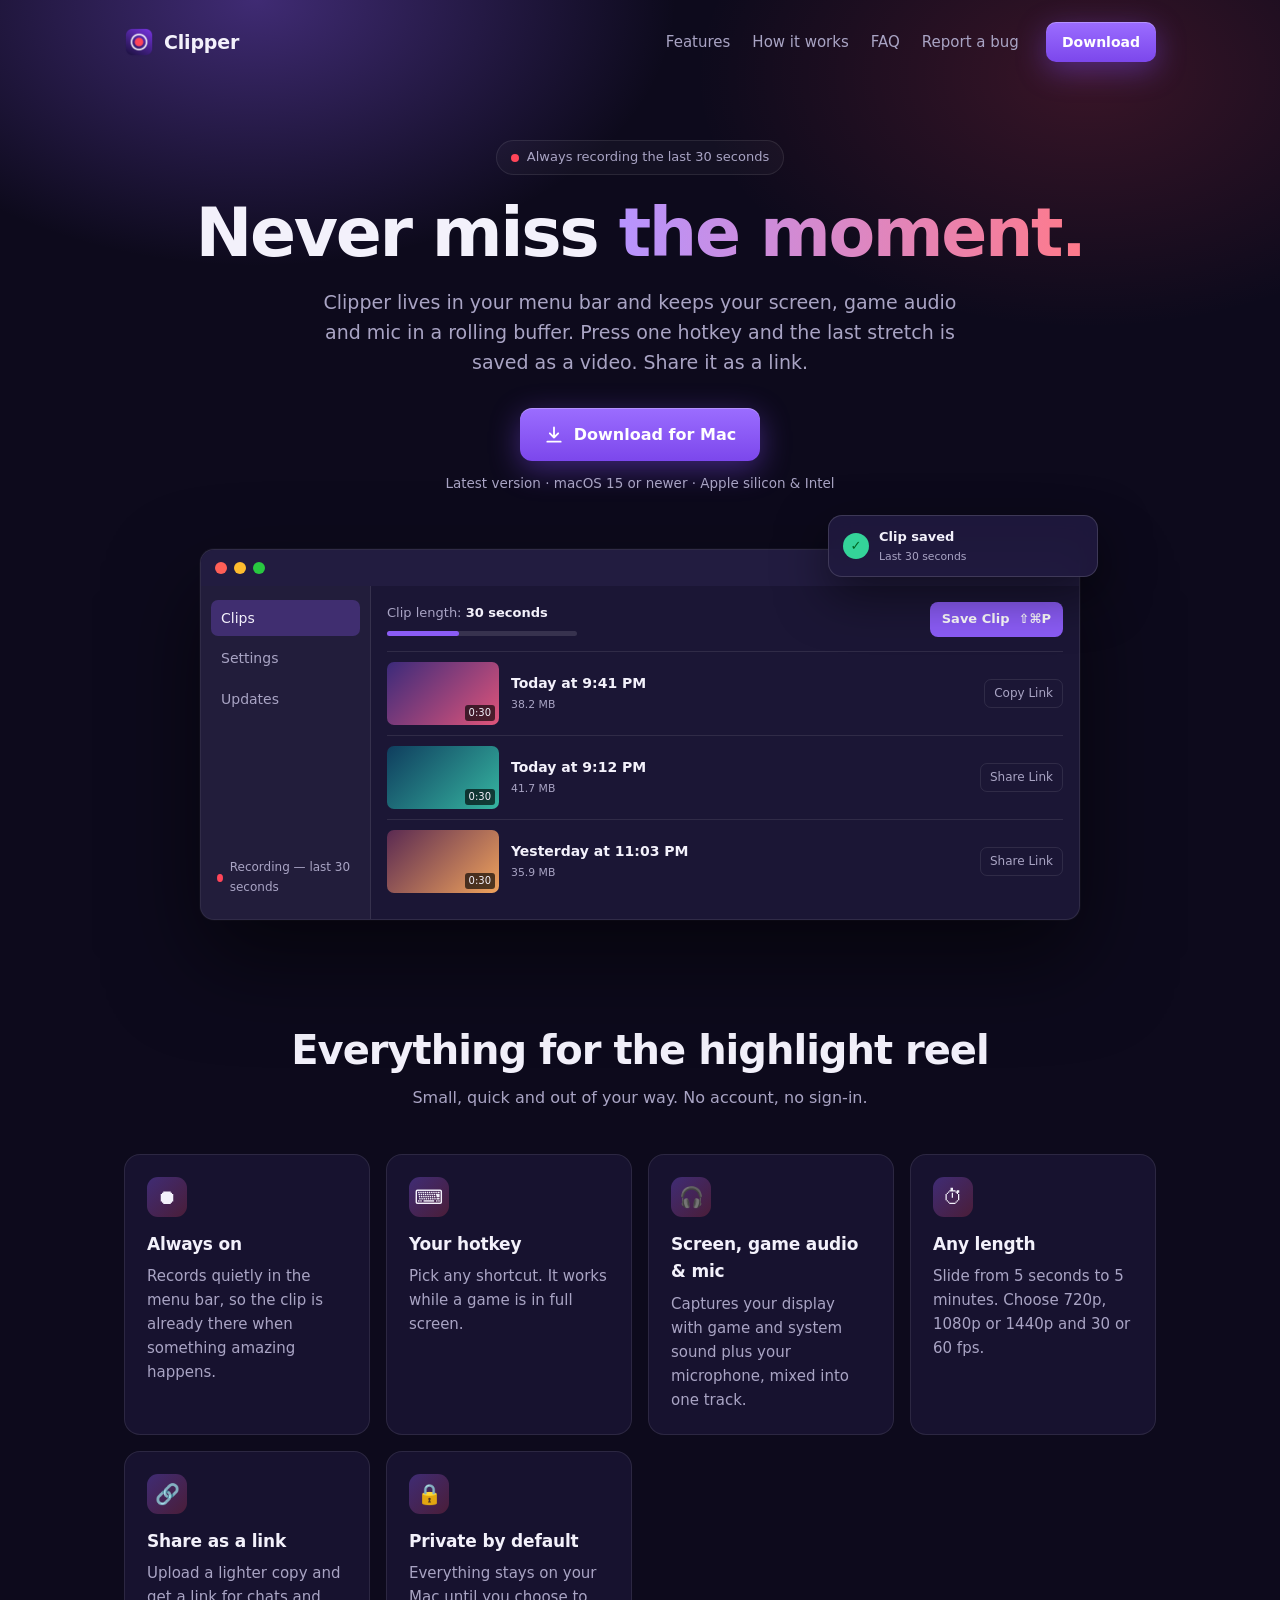
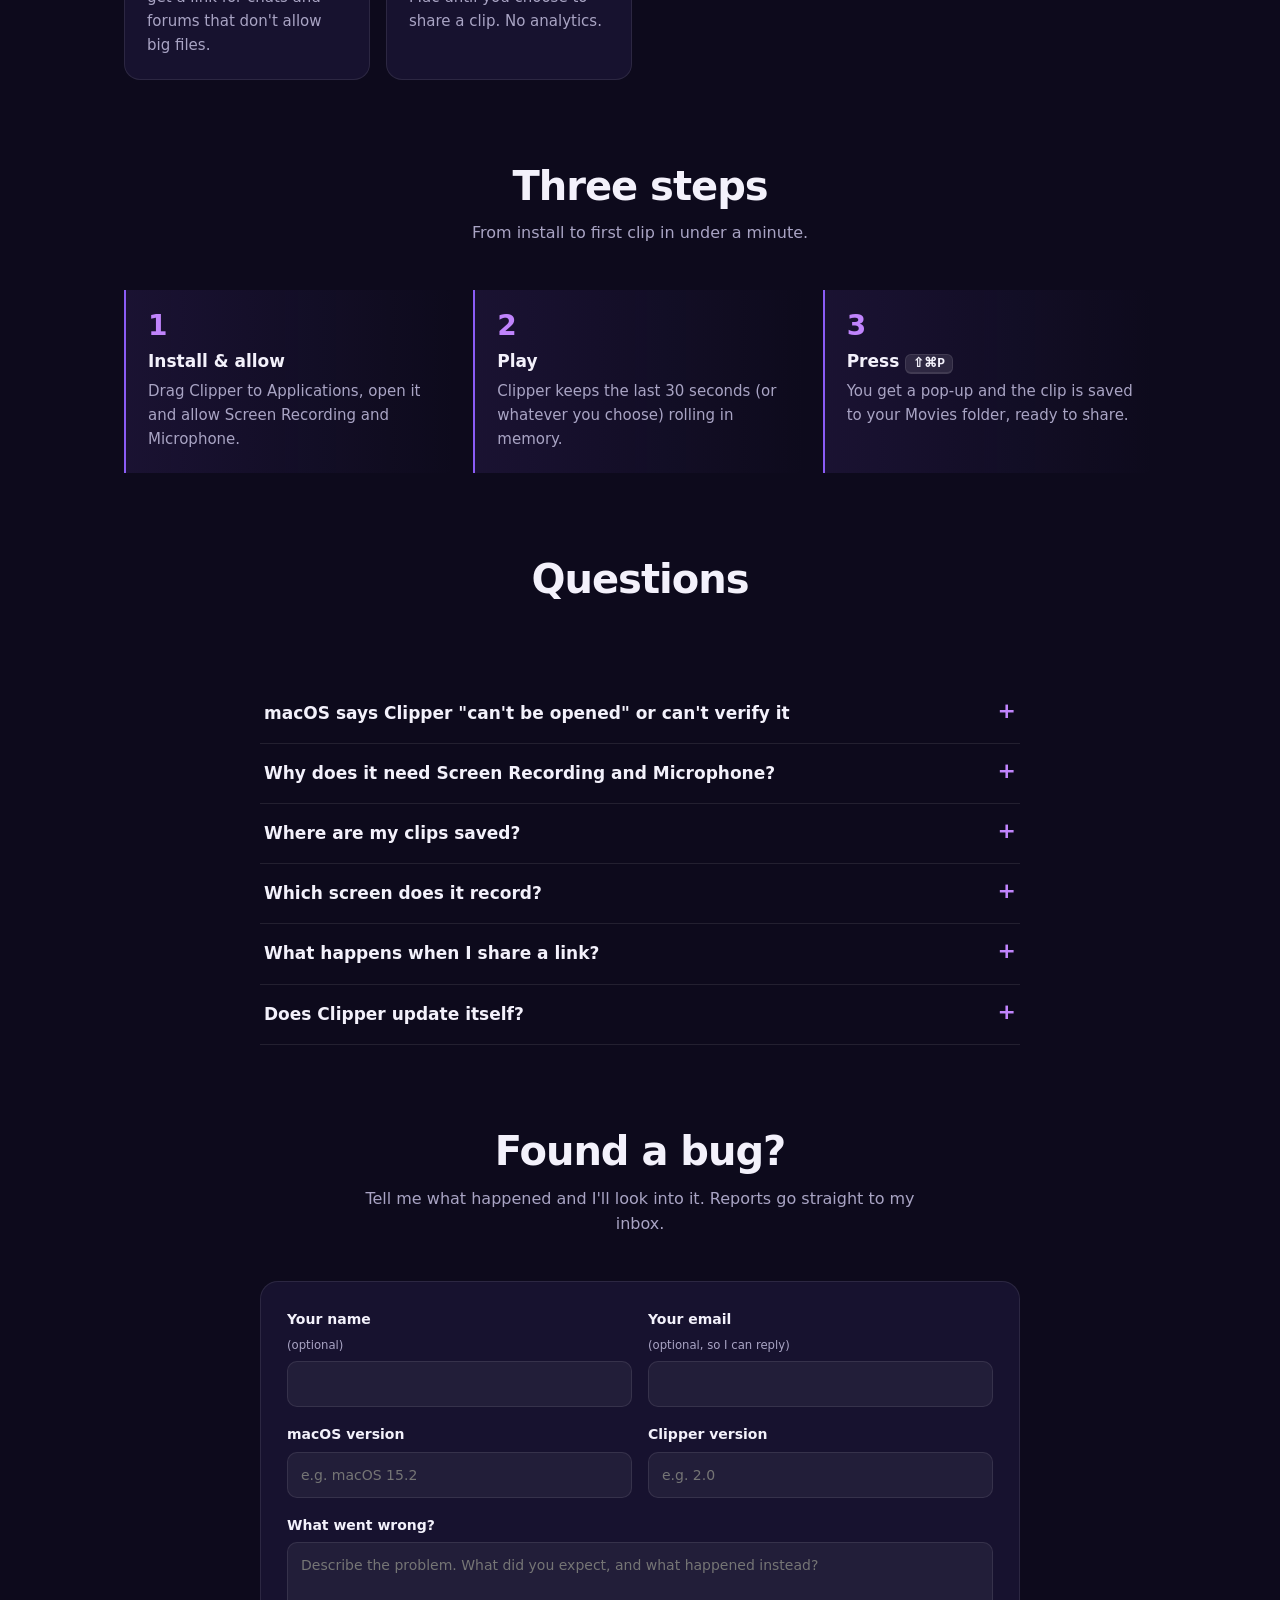
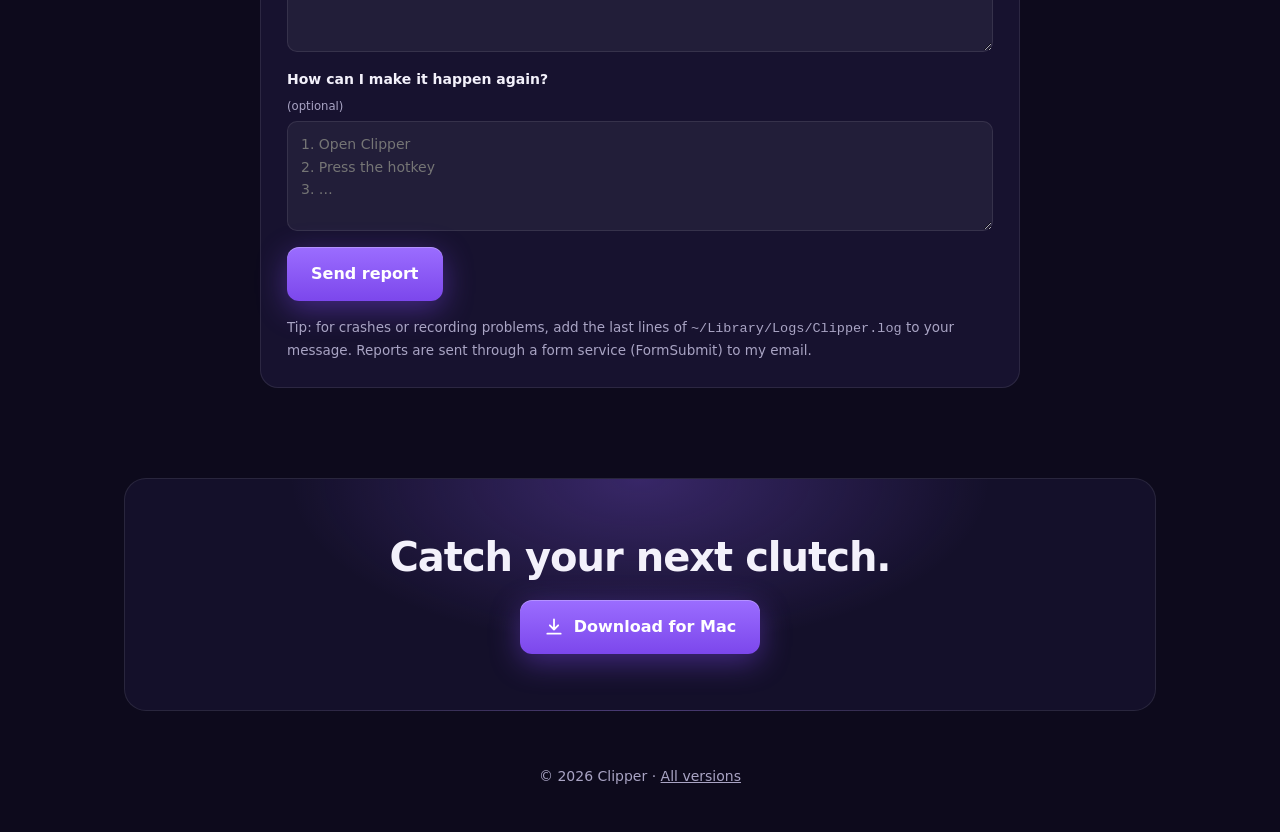
==== docs/index.html @ 7ca5fcbb "Add AdSense verification snippet and ads.txt Co-Authored-By: Claude Sonnet 5.5 <noreply@anthropic.co" ====
<!doctype html>
<html lang="en">
<head>
<meta charset="utf-8">
<meta name="viewport" content="width=device-width, initial-scale=1">
<title>Clipper — Instant replay clips for Mac</title>
<meta name="description" content="Clipper runs in your menu bar and keeps the last 30 seconds of your screen, game audio and mic. Press a hotkey and the moment is saved. Share it as a link.">
<link rel="icon" type="image/png" href="favicon.png">
<link rel="canonical" href="https://macclipping.com/">
<meta property="og:title" content="Clipper — Instant replay clips for Mac">
<meta property="og:description" content="Save the last 30 seconds of your screen, game audio and mic with one hotkey. Share it as a link.">
<meta property="og:image" content="https://macclipping.com/icon.png">
<meta property="og:url" content="https://macclipping.com/">
<meta name="theme-color" content="#0d0a1c">
<script async src="https://pagead2.googlesyndication.com/pagead/js/adsbygoogle.js?client=ca-pub-3796141483827866"
     crossorigin="anonymous"></script>
<style>
  :root {
    --bg: #0d0a1c; --bg2: #14102a; --card: #17122f; --line: rgba(255,255,255,.09);
    --text: #f3f1fb; --muted: #a9a4c4; --accent: #8b5cf6; --accent2: #c084fc; --rec: #ff4559;
  }
  * { box-sizing: border-box; }
  html { scroll-behavior: smooth; }
  html, body { overflow-x: hidden; }
  body {
    margin: 0; background: var(--bg); color: var(--text);
    font: 16px/1.6 -apple-system, BlinkMacSystemFont, "SF Pro Text", "Inter", system-ui, sans-serif;
    -webkit-font-smoothing: antialiased;
  }
  a { color: inherit; }
  .wrap { max-width: 1080px; margin: 0 auto; padding: 0 24px; }
  .glow {
    position: absolute; inset: 0 0 auto 0; height: 760px; z-index: -1; overflow: hidden;
    background:
      radial-gradient(600px 380px at 20% 0%, rgba(139,92,246,.40), transparent 70%),
      radial-gradient(560px 360px at 85% 10%, rgba(255,69,89,.18), transparent 70%);
  }
  header.nav { display: flex; align-items: center; justify-content: space-between; padding-block: 22px; }
  .brand { display: flex; align-items: center; gap: 10px; font-weight: 700; font-size: 19px; letter-spacing: -.01em; text-decoration: none; }
  .brand img { width: 30px; height: 30px; border-radius: 8px; }
  .nav a.link { color: var(--muted); text-decoration: none; margin-left: 22px; font-size: 15px; }
  .nav a.link:hover { color: var(--text); }
  .btn {
    display: inline-flex; align-items: center; gap: 10px; padding: 14px 24px; border-radius: 12px; font-weight: 600;
    text-decoration: none; background: linear-gradient(180deg, #9b6dff, #7c47ec); color: #fff;
    box-shadow: 0 8px 30px rgba(124,71,236,.45), inset 0 1px 0 rgba(255,255,255,.25);
    transition: transform .15s, box-shadow .15s;
  }
  .btn:hover { transform: translateY(-1px); box-shadow: 0 12px 36px rgba(124,71,236,.55), inset 0 1px 0 rgba(255,255,255,.25); }
  .btn.small { padding: 9px 16px; font-size: 14px; border-radius: 10px; }
  .btn svg { width: 20px; height: 20px; }

  .hero { text-align: center; padding: 56px 0 24px; }
  .pill {
    display: inline-flex; align-items: center; gap: 8px; padding: 6px 14px; border: 1px solid var(--line);
    border-radius: 999px; font-size: 13px; color: var(--muted); background: rgba(255,255,255,.03);
  }
  .dot { width: 8px; height: 8px; border-radius: 50%; background: var(--rec); box-shadow: 0 0 0 0 rgba(255,69,89,.7); animation: pulse 1.8s infinite; }
  @keyframes pulse { 70% { box-shadow: 0 0 0 9px rgba(255,69,89,0); } 100% { box-shadow: 0 0 0 0 rgba(255,69,89,0); } }
  h1 { font-size: clamp(38px, 7vw, 68px); line-height: 1.05; letter-spacing: -.035em; margin: 22px 0 18px; font-weight: 800; }
  h1 span { background: linear-gradient(90deg, #b794ff, #ff7a8a); -webkit-background-clip: text; background-clip: text; color: transparent; }
  .sub { max-width: 640px; margin: 0 auto 30px; color: var(--muted); font-size: clamp(16px, 2.2vw, 19px); }
  .cta { display: flex; flex-direction: column; align-items: center; gap: 12px; }
  .meta { color: var(--muted); font-size: 13.5px; }
  .meta a { color: var(--accent2); }

  /* app mock-up */
  .shot { margin: 54px auto 0; max-width: 880px; }
  .win {
    border: 1px solid var(--line); border-radius: 14px; overflow: hidden; background: #1b1635;
    box-shadow: 0 40px 90px rgba(0,0,0,.55), 0 0 0 1px rgba(255,255,255,.03);
  }
  .bar { display: flex; gap: 7px; padding: 12px 14px; background: #221c40; }
  .bar i { width: 12px; height: 12px; border-radius: 50%; background: #ff5f57; }
  .bar i:nth-child(2) { background: #febc2e; } .bar i:nth-child(3) { background: #28c840; }
  .body { display: grid; grid-template-columns: 170px 1fr; min-height: 330px; text-align: left; }
  .side { background: rgba(255,255,255,.03); border-right: 1px solid var(--line); padding: 14px 10px; font-size: 14px; display: flex; flex-direction: column; gap: 4px; }
  .side div { padding: 7px 10px; border-radius: 7px; color: var(--muted); }
  .side .on { background: rgba(139,92,246,.28); color: var(--text); }
  .side .status { margin-top: auto; font-size: 12px; display: flex; align-items: center; gap: 7px; padding: 8px 6px; }
  .main { padding: 16px; min-width: 0; }
  .toprow { flex-wrap: wrap; display: flex; justify-content: space-between; align-items: center; margin-bottom: 14px; font-size: 13px; color: var(--muted); gap: 12px; }
  .slider { height: 5px; width: 190px; border-radius: 4px; background: rgba(255,255,255,.12); position: relative; margin-top: 7px; }
  .slider::after { content: ""; position: absolute; left: 0; top: 0; bottom: 0; width: 38%; background: var(--accent); border-radius: 4px; }
  .savebtn { background: var(--accent); color: #fff; border-radius: 8px; padding: 7px 12px; font-size: 13px; font-weight: 600; white-space: nowrap; }
  .clip { display: flex; gap: 12px; align-items: center; padding: 10px 0; border-top: 1px solid var(--line); }
  .thumb { width: 112px; height: 63px; border-radius: 7px; flex: none; position: relative; }
  .thumb b { position: absolute; right: 4px; bottom: 4px; font-size: 10px; font-weight: 500; background: rgba(0,0,0,.65); padding: 0 4px; border-radius: 3px; }
  .t1 { background: linear-gradient(135deg, #3b2a7a, #e0557a); } .t2 { background: linear-gradient(135deg, #0f3d5e, #36b6a1); } .t3 { background: linear-gradient(135deg, #5a2a52, #f0a35c); }
  .clip .info { flex: 1; min-width: 0; font-size: 13px; }
  .clip .info strong { display: block; font-size: 14px; }
  .clip .info small { color: var(--muted); }
  .chip { font-size: 12px; border: 1px solid var(--line); padding: 4px 9px; border-radius: 7px; color: var(--muted); white-space: nowrap; }
  .banner {
    position: absolute; right: -18px; top: -34px; width: 270px; z-index: 2; display: flex; gap: 10px; align-items: center; padding: 11px 14px;
    background: rgba(32,26,62,.92); backdrop-filter: blur(14px); border: 1px solid rgba(255,255,255,.14);
    border-radius: 14px; box-shadow: 0 18px 50px rgba(0,0,0,.5); font-size: 13px; text-align: left;
  }
  .banner .ok { width: 26px; height: 26px; border-radius: 50%; background: #34d399; color: #062; display: grid; place-items: center; font-weight: 800; flex: none; }
  .banner small { color: var(--muted); display: block; }
  .shotwrap { position: relative; }

  section { padding: 84px 0 0; }
  h2 { font-size: clamp(28px, 4.4vw, 40px); letter-spacing: -.025em; line-height: 1.12; margin: 0 0 12px; text-align: center; }
  .lead { text-align: center; color: var(--muted); max-width: 600px; margin: 0 auto 44px; }
  .grid { display: grid; grid-template-columns: repeat(auto-fit, minmax(240px, 1fr)); gap: 16px; }
  .card { background: var(--card); border: 1px solid var(--line); border-radius: 16px; padding: 22px; }
  .card .ic { width: 40px; height: 40px; border-radius: 11px; display: grid; place-items: center; font-size: 20px;
    background: linear-gradient(135deg, rgba(139,92,246,.35), rgba(255,69,89,.22)); margin-bottom: 14px; }
  .card h3 { margin: 0 0 6px; font-size: 17px; letter-spacing: -.01em; }
  .card p { margin: 0; color: var(--muted); font-size: 15px; }
  .steps { counter-reset: s; display: grid; grid-template-columns: repeat(auto-fit, minmax(240px, 1fr)); gap: 16px; }
  .step { position: relative; padding: 22px 22px 22px 22px; border-left: 2px solid var(--accent); background: linear-gradient(90deg, rgba(139,92,246,.10), transparent); border-radius: 0 14px 14px 0; }
  .step::before { counter-increment: s; content: counter(s); font-weight: 800; font-size: 28px; color: var(--accent2); display: block; line-height: 1; margin-bottom: 8px; }
  .step h3 { margin: 0 0 4px; font-size: 17px; } .step p { margin: 0; color: var(--muted); font-size: 15px; }
  kbd { font: 600 13px ui-monospace, SFMono-Regular, Menlo, monospace; background: rgba(255,255,255,.1); border: 1px solid var(--line); border-bottom-width: 2px; padding: 1px 7px; border-radius: 6px; }

  .faq { max-width: 760px; margin: 0 auto; }
  details { border-bottom: 1px solid var(--line); padding: 16px 4px; }
  summary { cursor: pointer; font-weight: 600; font-size: 17px; list-style: none; display: flex; justify-content: space-between; gap: 16px; }
  summary::after { content: "+"; color: var(--accent2); font-size: 22px; line-height: 1; }
  details[open] summary::after { content: "–"; }
  details p, details ol { color: var(--muted); margin: 10px 0 0; }
  details code { background: rgba(255,255,255,.08); padding: 2px 6px; border-radius: 5px; font-size: 13.5px; word-break: break-all; }

  .final { text-align: center; margin: 90px 0 0; padding: 56px 24px; border: 1px solid var(--line); border-radius: 22px;
    background: radial-gradient(500px 240px at 50% 0%, rgba(139,92,246,.30), transparent 70%), var(--bg2); }
  .final h2 { margin-bottom: 20px; }
  footer { padding: 54px 0 46px; text-align: center; color: var(--muted); font-size: 14px; }
  footer a { color: var(--muted); }


  /* bug report */
  .bug { max-width: 760px; margin: 0 auto; background: var(--card); border: 1px solid var(--line); border-radius: 18px; padding: 26px; display: grid; gap: 16px; grid-template-columns: 1fr 1fr; }
  .bug .full { grid-column: 1 / -1; }
  .bug label { display: grid; gap: 6px; font-size: 14px; font-weight: 600; }
  .bug label small { font-weight: 400; color: var(--muted); }
  .bug input, .bug textarea {
    font: inherit; font-weight: 400; color: var(--text); background: rgba(255,255,255,.05); border: 1px solid var(--line);
    border-radius: 10px; padding: 11px 13px; width: 100%; outline: none; transition: border-color .15s, background .15s;
  }
  .bug input:focus, .bug textarea:focus { border-color: var(--accent); background: rgba(139,92,246,.08); }
  .bug textarea { min-height: 110px; resize: vertical; }
  .bug .hp { position: absolute; left: -9999px; width: 1px; height: 1px; opacity: 0; }
  .bug .row { display: flex; align-items: center; gap: 14px; flex-wrap: wrap; }
  .bug button { cursor: pointer; border: 0; font: inherit; font-weight: 600; }
  .bug button[disabled] { opacity: .6; cursor: default; transform: none; }
  #bugmsg { font-size: 14px; margin: 0; }
  #bugmsg.ok { color: #34d399; } #bugmsg.err { color: #ff8a98; }
  @media (max-width: 720px) { .bug { grid-template-columns: 1fr; padding: 18px; } }

  @media (max-width: 720px) {
    .body { grid-template-columns: minmax(0, 1fr); } .side { display: none; }
    .banner { right: 8px; top: -30px; width: 250px; }
    .chip { display: none; }
    .slider { width: 140px; }
    .nav a.link { display: none; }
  }
</style>
</head>
<body>
<div class="glow"></div>

<div class="wrap">
  <header class="nav">
    <a class="brand" href="#"><img src="icon.png" alt="">Clipper</a>
    <nav><a class="link" href="#features">Features</a><a class="link" href="#how">How it works</a><a class="link" href="#faq">FAQ</a><a class="link" href="#bug">Report a bug</a>
      <a class="btn small js-download" href="/download/" style="margin-left:22px">Download</a></nav>
  </header>

  <main>
    <div class="hero">
      <span class="pill"><span class="dot"></span> Always recording the last 30 seconds</span>
      <h1>Never miss <span>the moment.</span></h1>
      <p class="sub">Clipper lives in your menu bar and keeps your screen, game audio and mic in a rolling buffer. Press one hotkey and the last stretch is saved as a video. Share it as a link.</p>
      <div class="cta">
        <a class="btn js-download" href="/download/">
          <svg viewBox="0 0 24 24" fill="none" stroke="currentColor" stroke-width="2.2" stroke-linecap="round" stroke-linejoin="round"><path d="M12 3v12m0 0l-5-5m5 5l5-5M4 20h16"/></svg>
          Download for Mac
        </a>
        <span class="meta"><span id="ver">Latest version</span> · macOS 15 or newer · Apple silicon &amp; Intel</span>
      </div>

      <div class="shot"><div class="shotwrap">
        <div class="win">
          <div class="bar"><i></i><i></i><i></i></div>
          <div class="body">
            <div class="side"><div class="on">Clips</div><div>Settings</div><div>Updates</div>
              <div class="status"><span class="dot"></span>Recording — last 30 seconds</div></div>
            <div class="main">
              <div class="toprow">
                <div>Clip length: <strong style="color:var(--text)">30 seconds</strong><div class="slider"></div></div>
                <span class="savebtn">Save Clip &nbsp;⇧⌘P</span>
              </div>
              <div class="clip"><div class="thumb t1"><b>0:30</b></div>
                <div class="info"><strong>Today at 9:41 PM</strong><small>38.2 MB</small></div><span class="chip">Copy Link</span></div>
              <div class="clip"><div class="thumb t2"><b>0:30</b></div>
                <div class="info"><strong>Today at 9:12 PM</strong><small>41.7 MB</small></div><span class="chip">Share Link</span></div>
              <div class="clip"><div class="thumb t3"><b>0:30</b></div>
                <div class="info"><strong>Yesterday at 11:03 PM</strong><small>35.9 MB</small></div><span class="chip">Share Link</span></div>
            </div>
          </div>
        </div>
        <div class="banner"><div class="ok">✓</div><div><strong>Clip saved</strong><small>Last 30 seconds</small></div></div>
      </div></div>
    </div>

    <section id="features">
      <h2>Everything for the highlight reel</h2>
      <p class="lead">Small, quick and out of your way. No account, no sign-in.</p>
      <div class="grid">
        <div class="card"><div class="ic">⏺</div><h3>Always on</h3><p>Records quietly in the menu bar, so the clip is already there when something amazing happens.</p></div>
        <div class="card"><div class="ic">⌨️</div><h3>Your hotkey</h3><p>Pick any shortcut. It works while a game is in full screen.</p></div>
        <div class="card"><div class="ic">🎧</div><h3>Screen, game audio &amp; mic</h3><p>Captures your display with game and system sound plus your microphone, mixed into one track.</p></div>
        <div class="card"><div class="ic">⏱</div><h3>Any length</h3><p>Slide from 5 seconds to 5 minutes. Choose 720p, 1080p or 1440p and 30 or 60 fps.</p></div>
        <div class="card"><div class="ic">🔗</div><h3>Share as a link</h3><p>Upload a lighter copy and get a link for chats and forums that don't allow big files.</p></div>
        <div class="card"><div class="ic">🔒</div><h3>Private by default</h3><p>Everything stays on your Mac until you choose to share a clip. No analytics.</p></div>
      </div>
    </section>

    <section id="how">
      <h2>Three steps</h2>
      <p class="lead">From install to first clip in under a minute.</p>
      <div class="steps">
        <div class="step"><h3>Install &amp; allow</h3><p>Drag Clipper to Applications, open it and allow Screen Recording and Microphone.</p></div>
        <div class="step"><h3>Play</h3><p>Clipper keeps the last 30 seconds (or whatever you choose) rolling in memory.</p></div>
        <div class="step"><h3>Press <kbd>⇧⌘P</kbd></h3><p>You get a pop-up and the clip is saved to your Movies folder, ready to share.</p></div>
      </div>
    </section>

    <section id="faq">
      <h2>Questions</h2>
      <p class="lead">&nbsp;</p>
      <div class="faq">
        <details><summary>macOS says Clipper "can't be opened" or can't verify it</summary>
          <p>Clipper isn't notarized by Apple yet, so macOS warns about it the first time. That warning appears for every app Apple hasn't checked. To open it:</p>
          <ol><li>Drag Clipper to Applications and open it. When the warning appears, click <strong>Done</strong>.</li>
            <li>Open <strong>System Settings → Privacy &amp; Security</strong>, scroll to <strong>Security</strong> and click <strong>Open Anyway</strong> next to Clipper.</li>
            <li>Open Clipper again and click <strong>Open</strong>.</li></ol>
          <p>Or run this once in Terminal: <code>xattr -dr com.apple.quarantine /Applications/Clipper.app</code></p></details>
        <details><summary>Why does it need Screen Recording and Microphone?</summary>
          <p>Screen Recording lets macOS give Clipper your display and system audio. Microphone adds your voice. Clipper only holds the most recent clip length in memory and writes a file only when you press the hotkey. After you allow access, quit and reopen the app once.</p></details>
        <details><summary>Where are my clips saved?</summary>
          <p>In <strong>Movies › Clipper</strong> by default. You can pick any folder in Settings.</p></details>
        <details><summary>Which screen does it record?</summary>
          <p>Your main display (the one with the menu bar).</p></details>
        <details><summary>What happens when I share a link?</summary>
          <p>Only when you click <strong>Share Link</strong>, Clipper uploads a smaller copy of that one clip to a free file host (Litterbox, Uguu or Gofile) and copies a link that opens a player page on macclipping.com. Anyone with the link can watch it until it expires. Your original file never changes.</p></details>
        <details><summary>Does Clipper update itself?</summary>
          <p>Yes. It checks for new versions and shows an Updates tab with a one-click install.</p></details>
      </div>
    </section>

    <section id="bug">
      <h2>Found a bug?</h2>
      <p class="lead">Tell me what happened and I'll look into it. Reports go straight to my inbox.</p>
      <form id="bugform" class="bug" novalidate>
        <label>Your name <small>(optional)</small><input name="name" autocomplete="name" maxlength="80"></label>
        <label>Your email <small>(optional, so I can reply)</small><input name="email" type="email" autocomplete="email" maxlength="120"></label>
        <label>macOS version<input name="macos" placeholder="e.g. macOS 15.2" maxlength="60"></label>
        <label>Clipper version<input name="version" id="bugversion" placeholder="e.g. 2.0" maxlength="30"></label>
        <label class="full">What went wrong?<textarea name="message" required minlength="10" maxlength="4000" placeholder="Describe the problem. What did you expect, and what happened instead?"></textarea></label>
        <label class="full">How can I make it happen again? <small>(optional)</small><textarea name="steps" maxlength="4000" placeholder="1. Open Clipper&#10;2. Press the hotkey&#10;3. …"></textarea></label>
        <input class="hp" type="text" name="_honey" tabindex="-1" autocomplete="off" aria-hidden="true">
        <div class="full row">
          <button class="btn" type="submit" id="bugbtn">Send report</button>
          <p id="bugmsg" role="status" aria-live="polite"></p>
        </div>
        <p class="full meta" style="margin:0">Tip: for crashes or recording problems, add the last lines of <code>~/Library/Logs/Clipper.log</code> to your message. Reports are sent through a form service (FormSubmit) to my email.</p>
      </form>
    </section>

    <div class="final">
      <h2>Catch your next clutch.</h2>
      <a class="btn js-download" href="/download/">
        <svg viewBox="0 0 24 24" fill="none" stroke="currentColor" stroke-width="2.2" stroke-linecap="round" stroke-linejoin="round"><path d="M12 3v12m0 0l-5-5m5 5l5-5M4 20h16"/></svg>
        Download for Mac</a>
    </div>
  </main>

  <footer>
    © <span id="year">2026</span> Clipper · <a href="https://github.com/Rymack15/clipper/releases">All versions</a>
  </footer>
</div>

<script>
  document.getElementById('year').textContent = new Date().getFullYear();
  // Fill in the newest version and keep the button on the freshest .dmg (falls back to the static link above).
  fetch('https://api.github.com/repos/Rymack15/clipper/releases/latest', { headers: { Accept: 'application/vnd.github+json' } })
    .then(r => r.ok ? r.json() : Promise.reject())
    .then(rel => {
      const dmg = (rel.assets || []).find(a => a.name.endsWith('.dmg'));
      const mb = dmg ? ' · ' + (dmg.size / 1048576).toFixed(1) + ' MB' : '';
      const bv = document.getElementById('bugversion'); if (bv && !bv.value) bv.placeholder = 'e.g. ' + rel.tag_name.replace(/^v/i, '');
      document.getElementById('ver').textContent = 'Version ' + rel.tag_name.replace(/^v/i, '') + mb;
    })
    .catch(() => {});

  // Bug report form -> emailed via FormSubmit (https://formsubmit.co)
  (function () {
    const form = document.getElementById('bugform'), btn = document.getElementById('bugbtn'), msg = document.getElementById('bugmsg');
    const say = (t, cls) => { msg.textContent = t; msg.className = cls || ''; };
    form.addEventListener('submit', async (e) => {
      e.preventDefault();
      const d = Object.fromEntries(new FormData(form).entries());
      if (d._honey) return;                                   // spam bots fill the hidden field
      if (!d.message || d.message.trim().length < 10) { say('Please describe the problem (at least a sentence).', 'err'); return; }
      btn.disabled = true; say('Sending…');
      try {
        const r = await fetch('https://formsubmit.co/ajax/ryanmckenzietable@gmail.com', {
          method: 'POST',
          headers: { 'Content-Type': 'application/json', 'Accept': 'application/json' },
          body: JSON.stringify({
            _subject: 'Clipper bug report', _template: 'table', _captcha: 'false',
            name: d.name || '(not given)', email: d.email || undefined, 'macOS version': d.macos || '(not given)',
            'Clipper version': d.version || '(not given)', message: d.message, 'steps to reproduce': d.steps || '(not given)',
            'sent from': location.href, browser: navigator.userAgent
          })
        });
        const j = await r.json().catch(() => ({}));
        if (r.ok && String(j.success) === 'true') { say('Thanks! Your report was sent.', 'ok'); form.reset(); setTimeout(() => { btn.disabled = false; }, 20000); }
        else throw new Error(j.message || 'failed');
      } catch (err) { say('Sorry, that did not send. Please try again in a bit.', 'err'); btn.disabled = false; }
    });
  })();
</script>
</body>
</html>
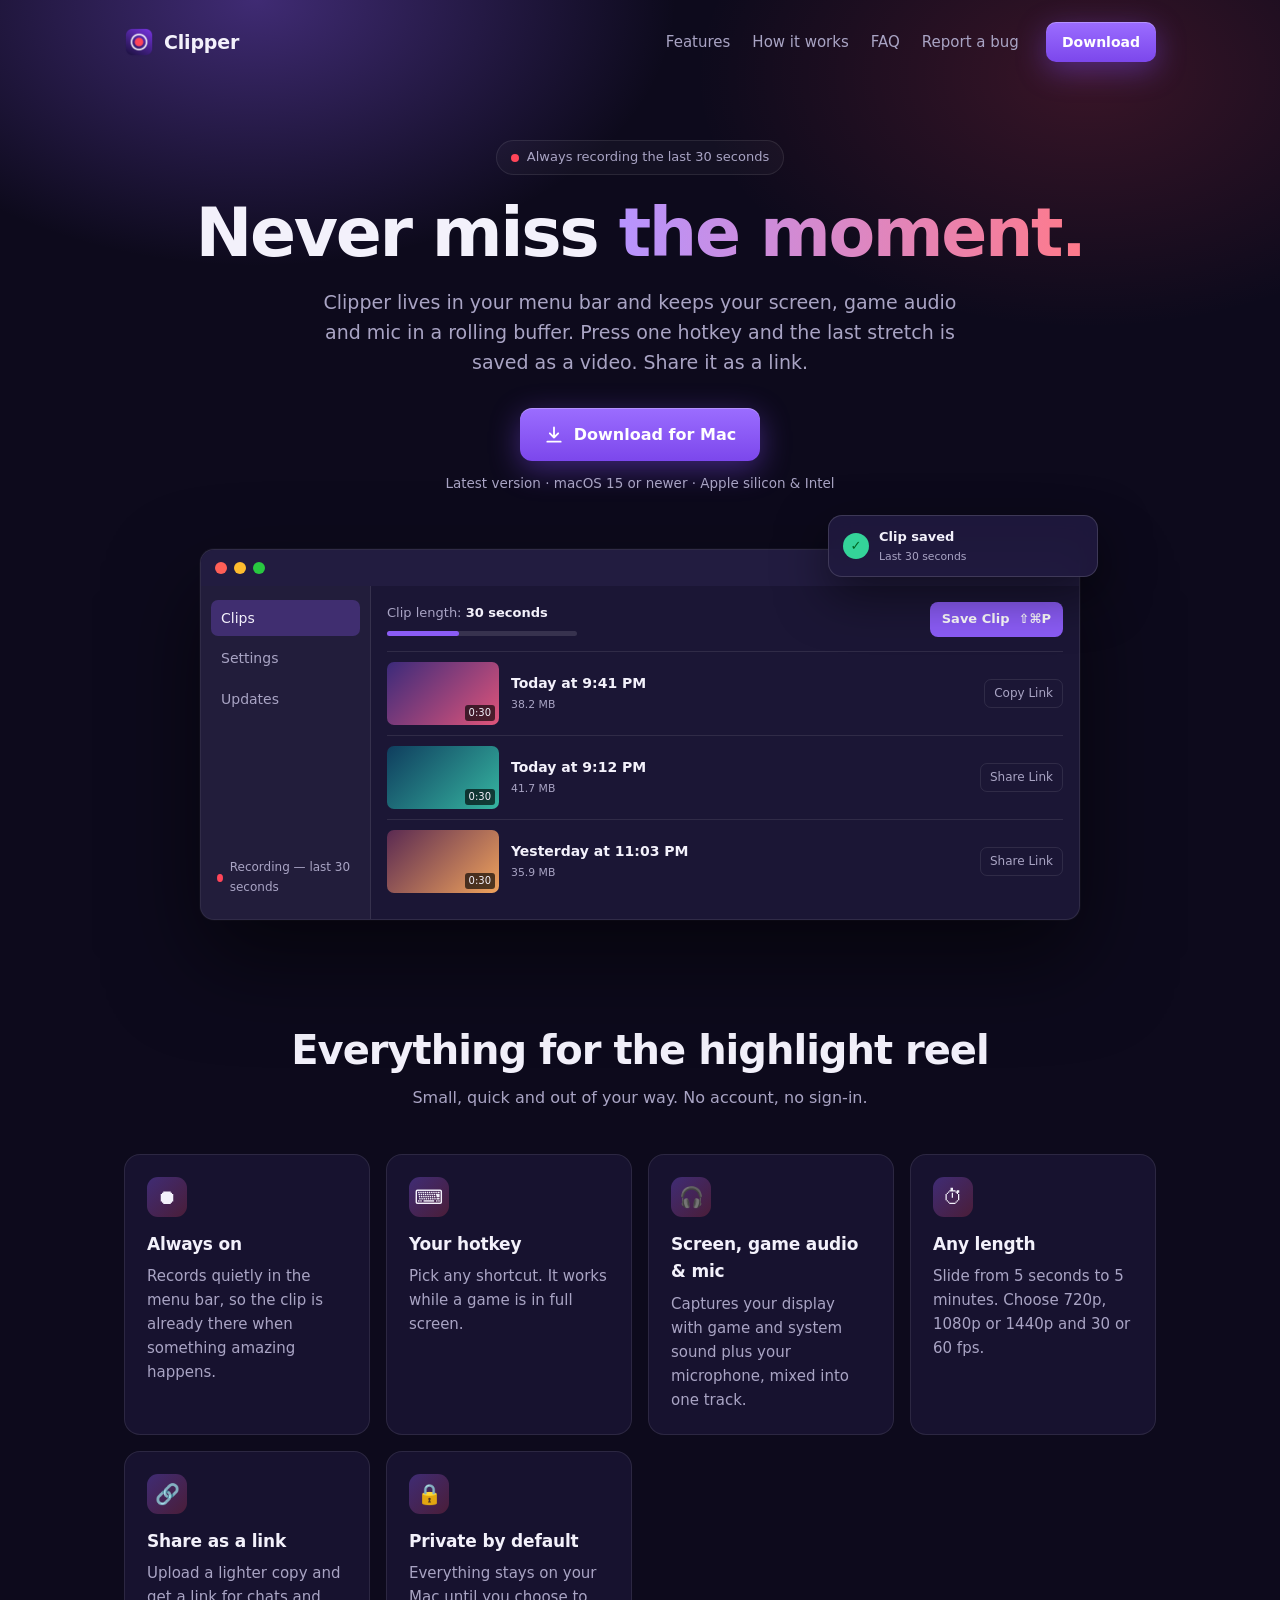
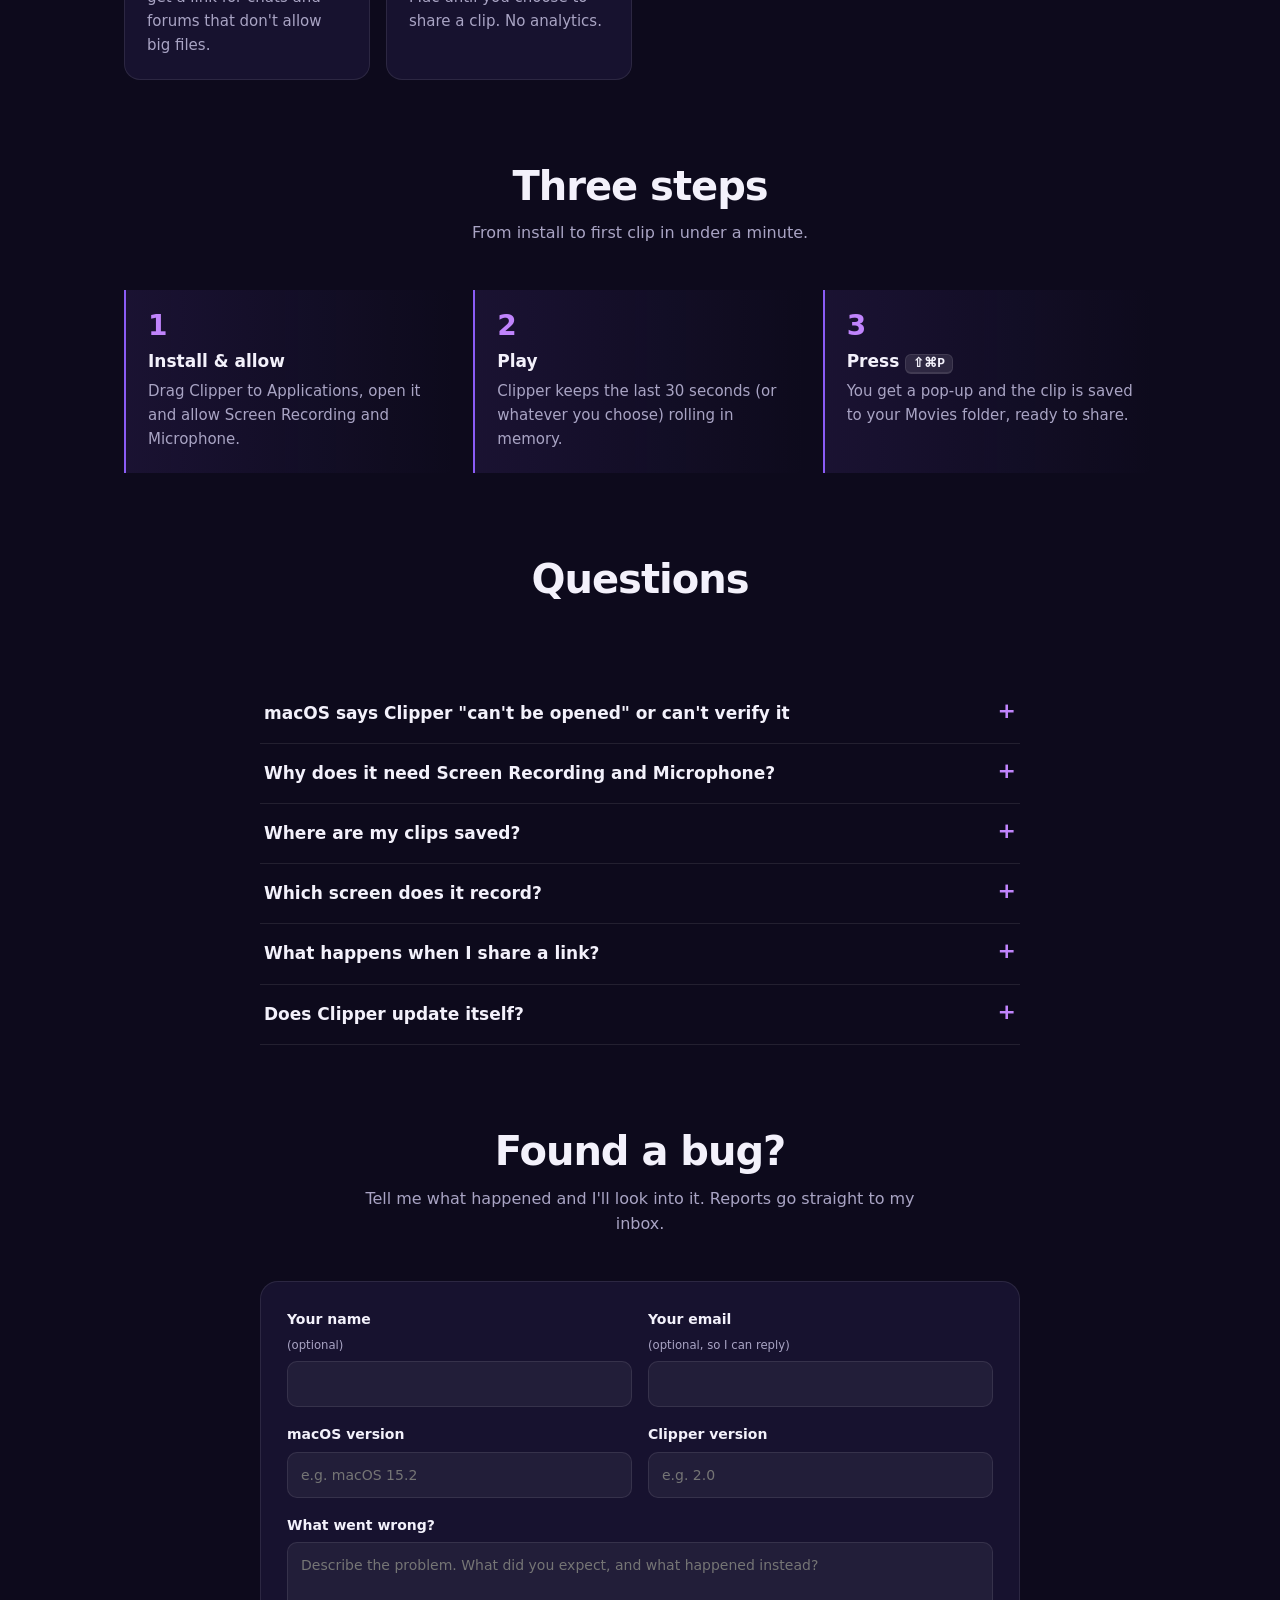
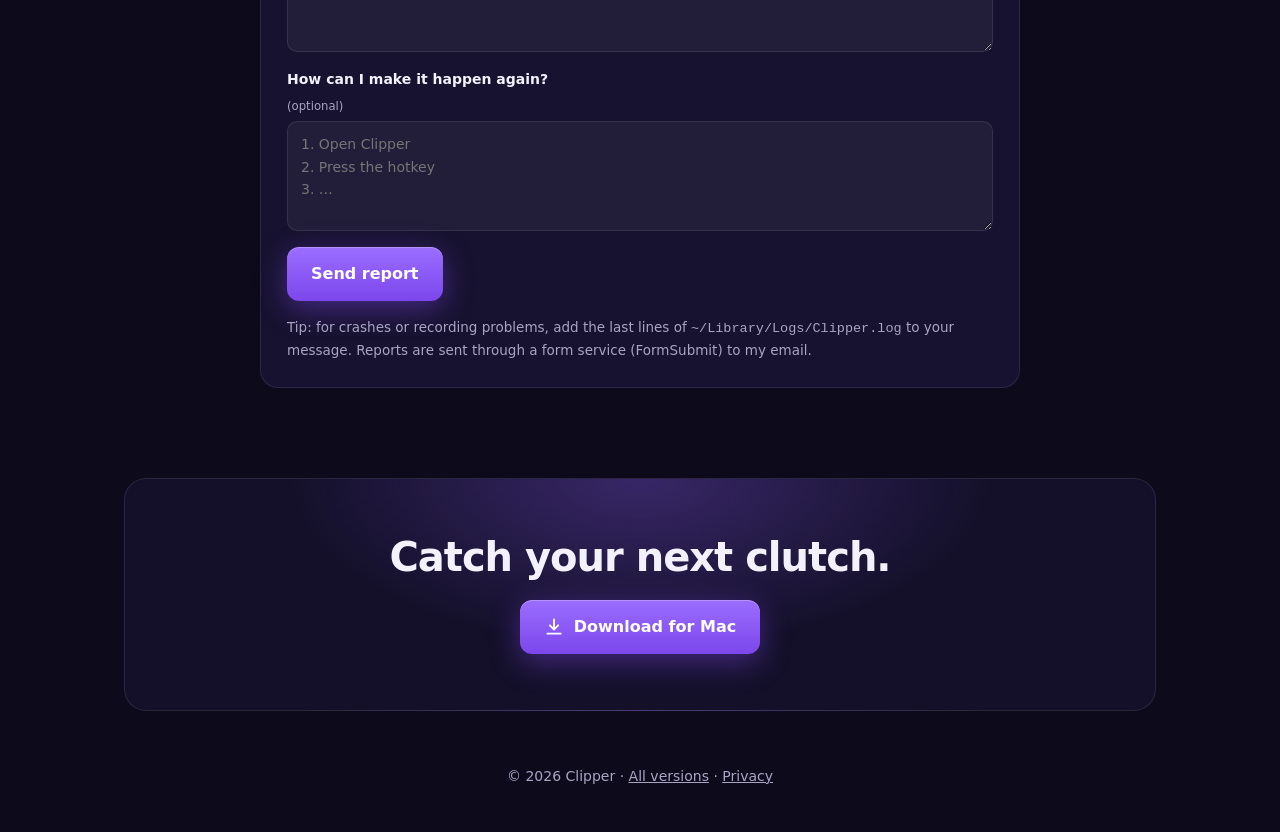
==== commit 00c5e553: "Add privacy policy page and footer links Co-Authored-By: Claude Sonnet 5.5 <noreply@anthropic.com> C" ====
--- a/docs/index.html
+++ b/docs/index.html
@@ -279,7 +279,7 @@
   </main>
 
   <footer>
-    © <span id="year">2026</span> Clipper · <a href="https://github.com/Rymack15/clipper/releases">All versions</a>
+    © <span id="year">2026</span> Clipper · <a href="https://github.com/Rymack15/clipper/releases">All versions</a> · <a href="/privacy/">Privacy</a>
   </footer>
 </div>
 
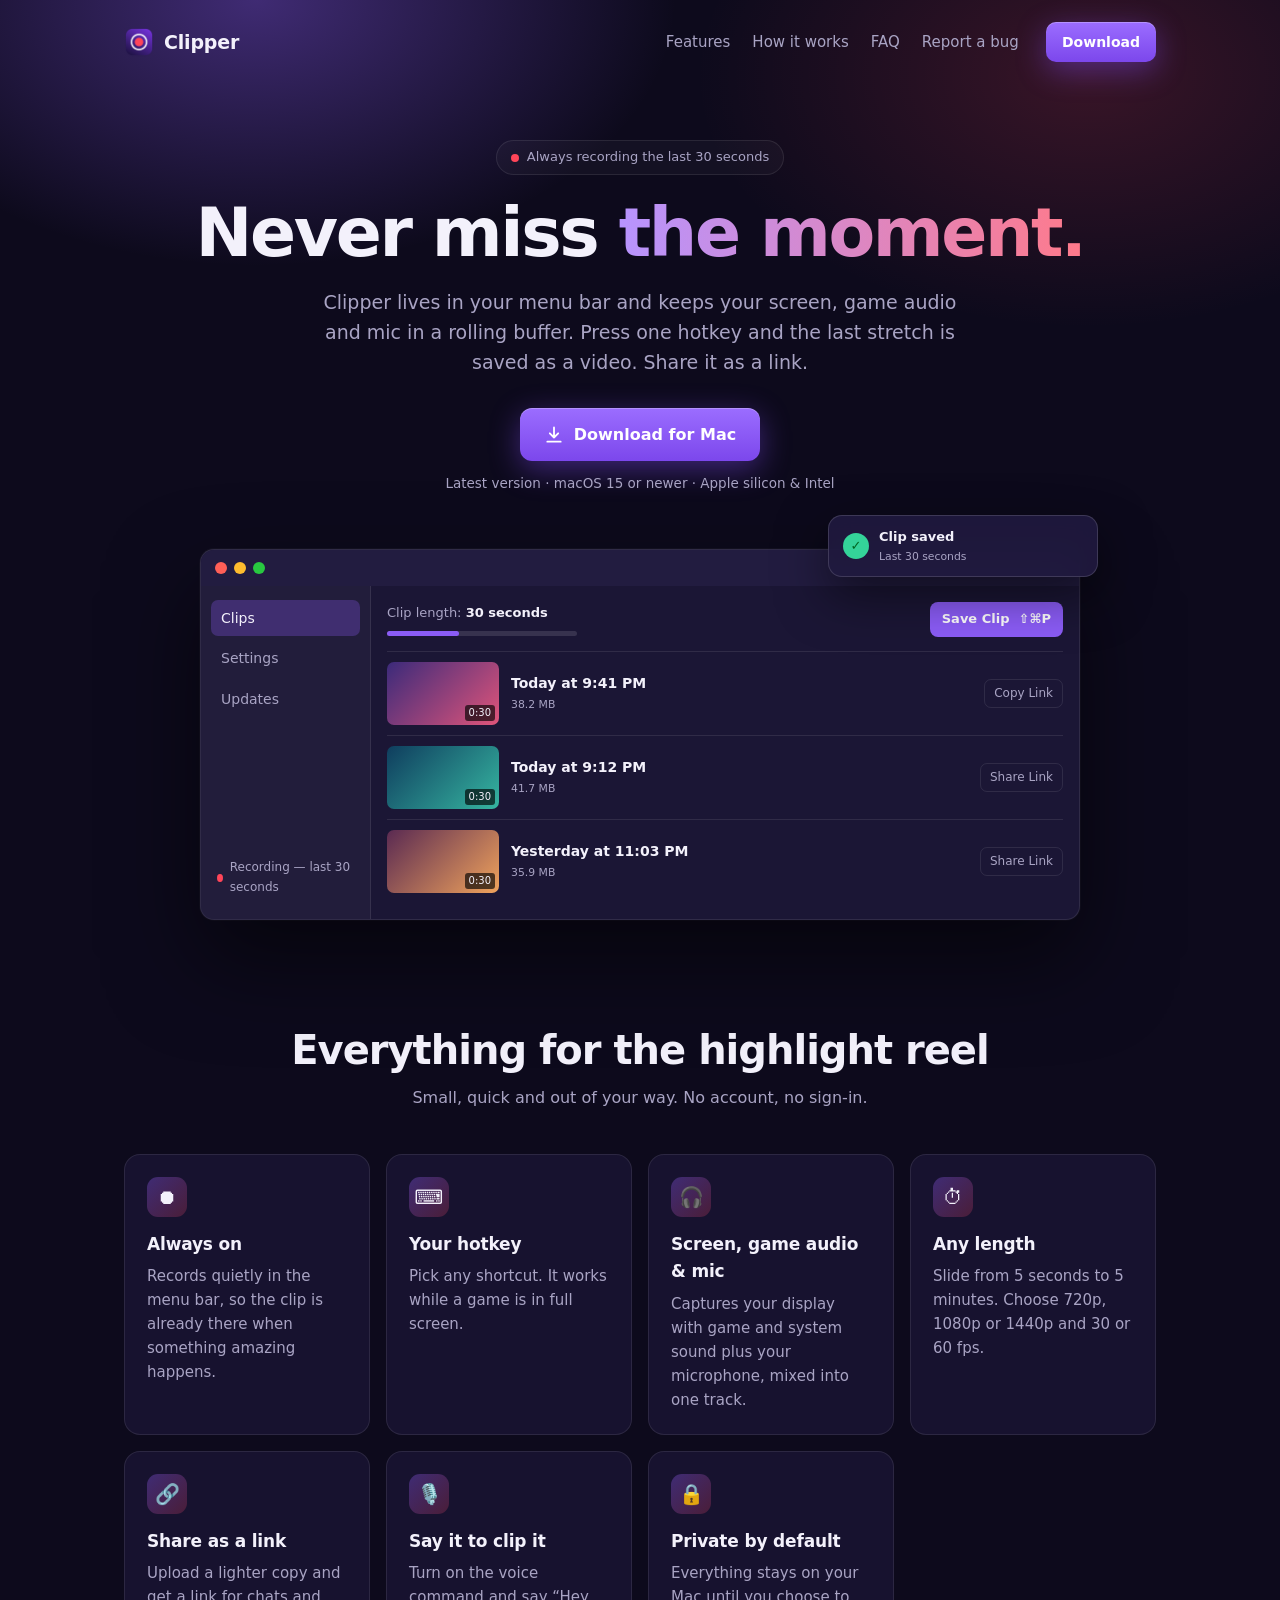
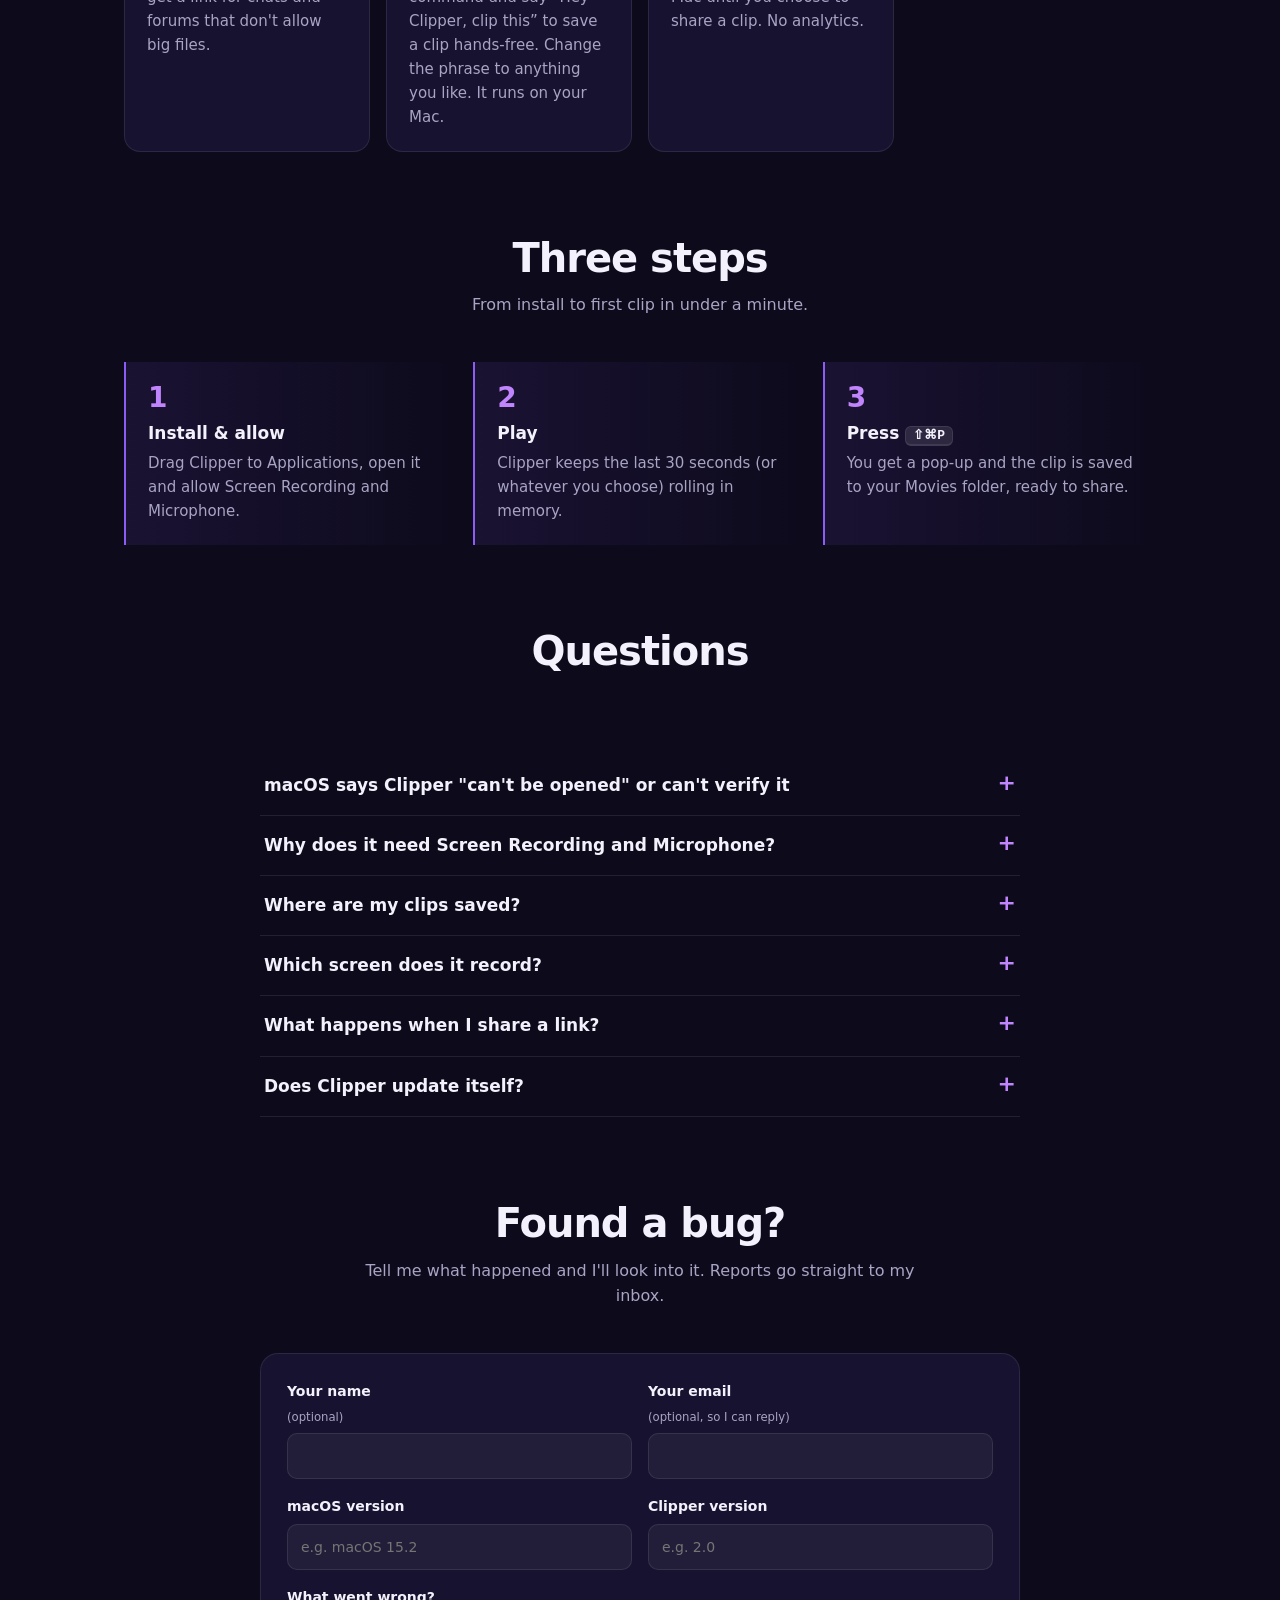
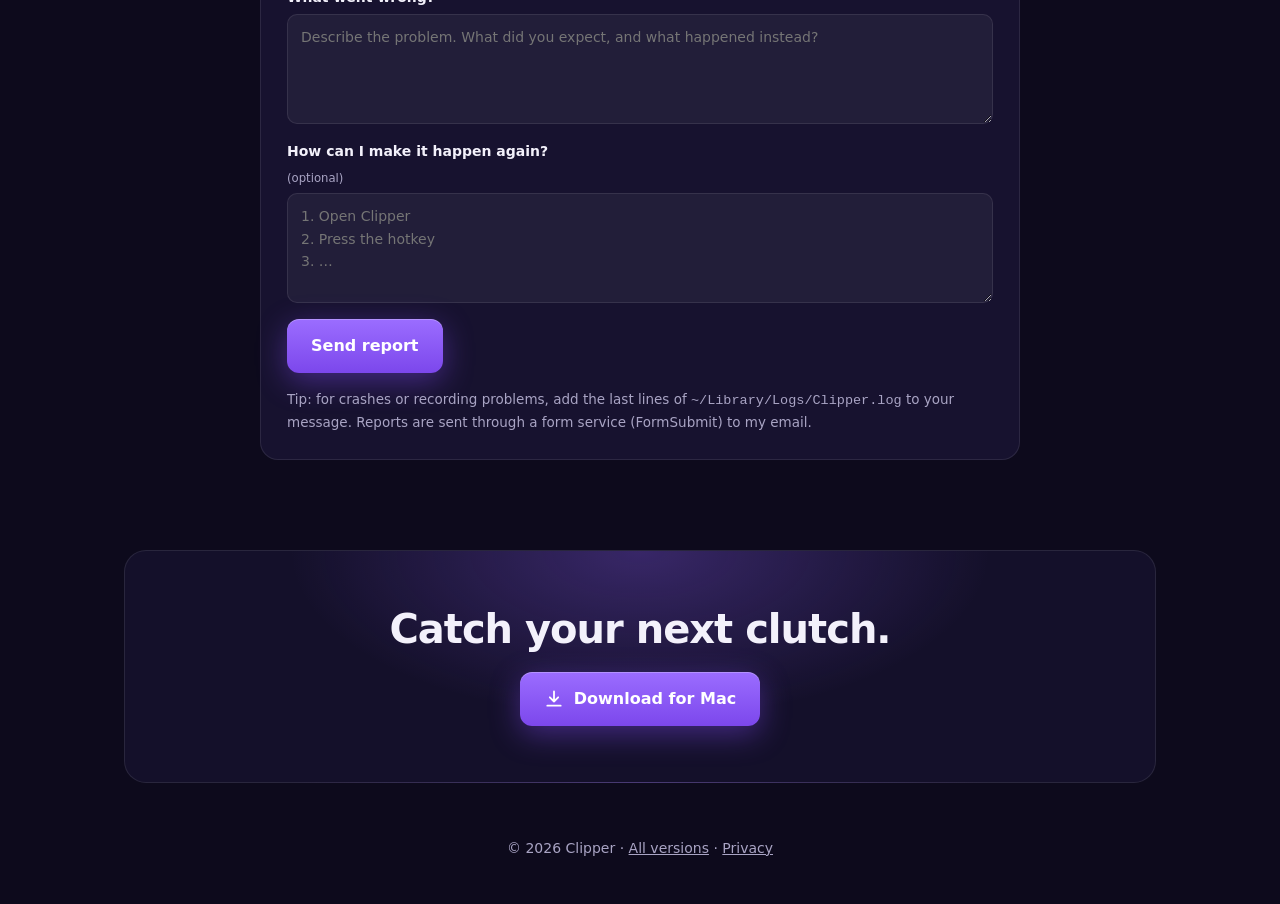
==== commit d2e89f60: "Mention voice command on the site and in the privacy policy Co-Authored-By: Claude Sonnet 5.5 <norep" ====
--- a/docs/index.html
+++ b/docs/index.html
@@ -214,6 +214,7 @@
         <div class="card"><div class="ic">🎧</div><h3>Screen, game audio &amp; mic</h3><p>Captures your display with game and system sound plus your microphone, mixed into one track.</p></div>
         <div class="card"><div class="ic">⏱</div><h3>Any length</h3><p>Slide from 5 seconds to 5 minutes. Choose 720p, 1080p or 1440p and 30 or 60 fps.</p></div>
         <div class="card"><div class="ic">🔗</div><h3>Share as a link</h3><p>Upload a lighter copy and get a link for chats and forums that don't allow big files.</p></div>
+        <div class="card"><div class="ic">🎙️</div><h3>Say it to clip it</h3><p>Turn on the voice command and say “Hey Clipper, clip this” to save a clip hands-free. Change the phrase to anything you like. It runs on your Mac.</p></div>
         <div class="card"><div class="ic">🔒</div><h3>Private by default</h3><p>Everything stays on your Mac until you choose to share a clip. No analytics.</p></div>
       </div>
     </section>
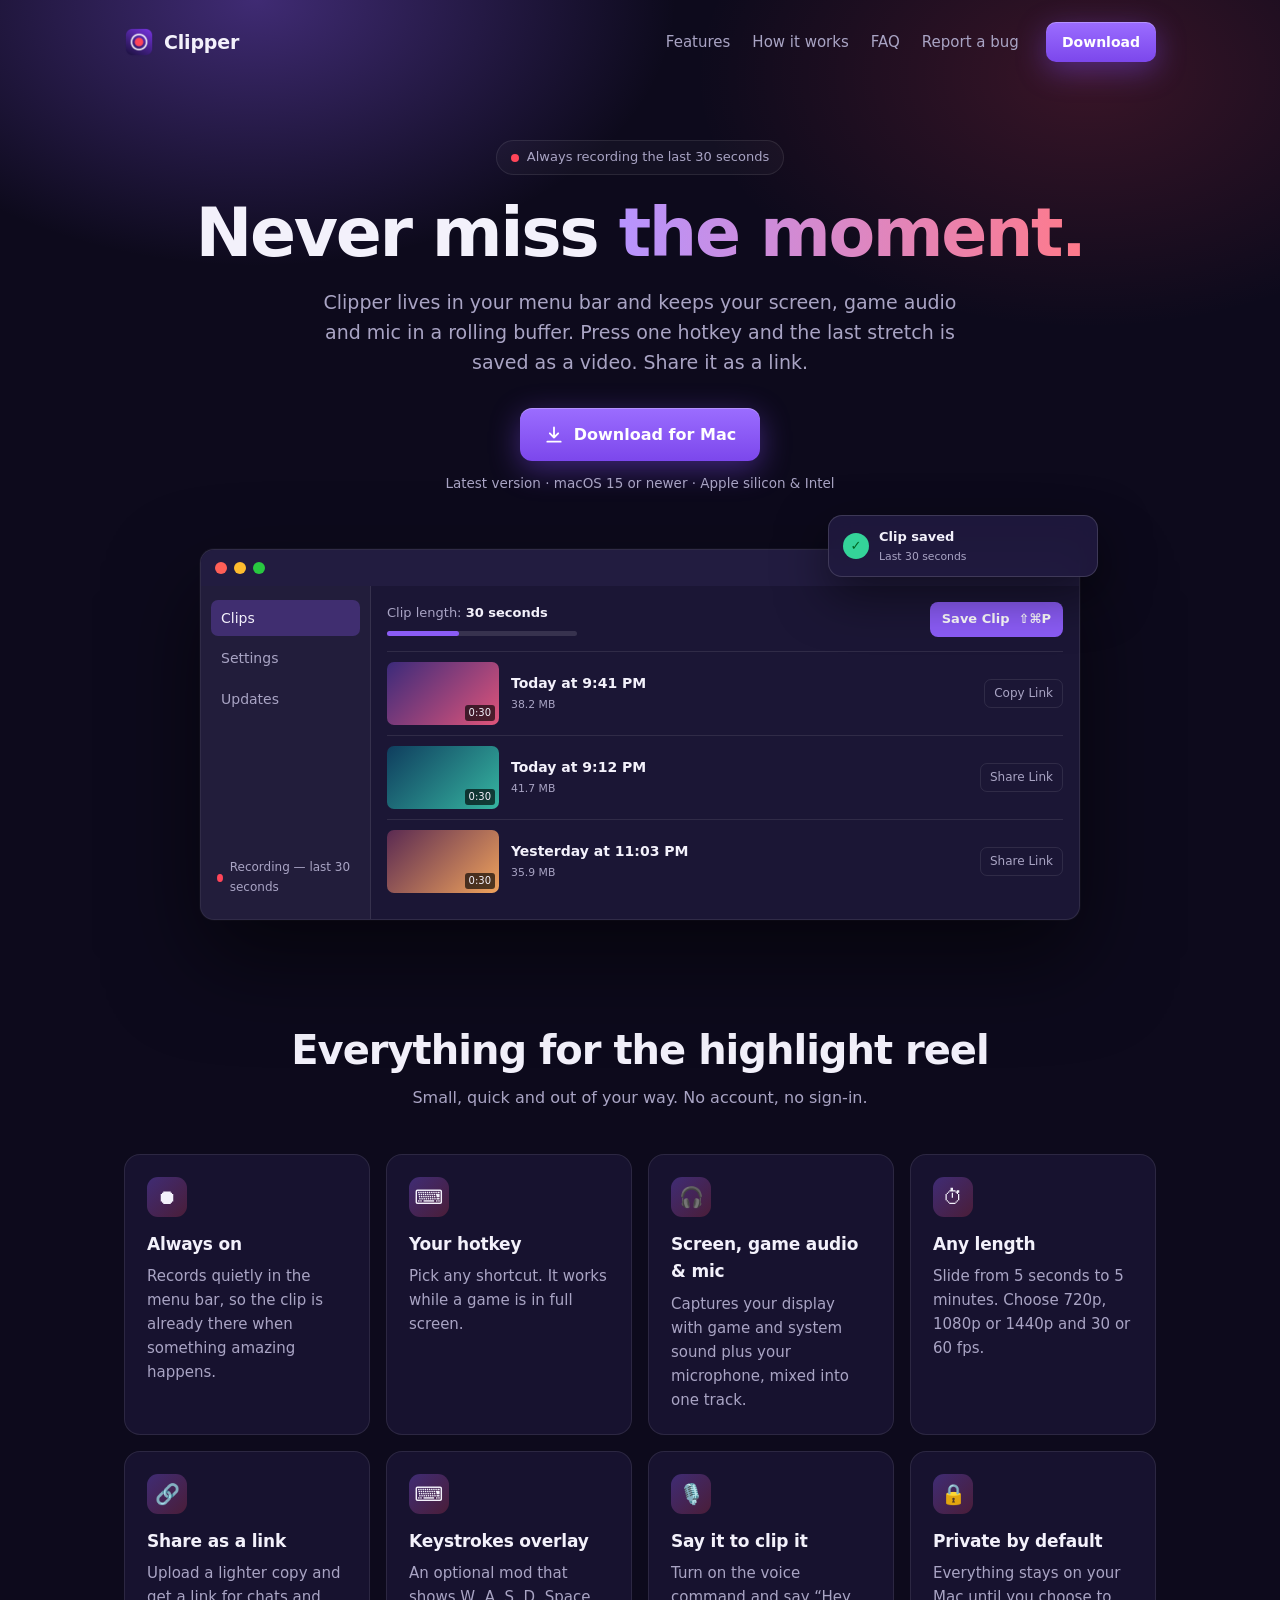
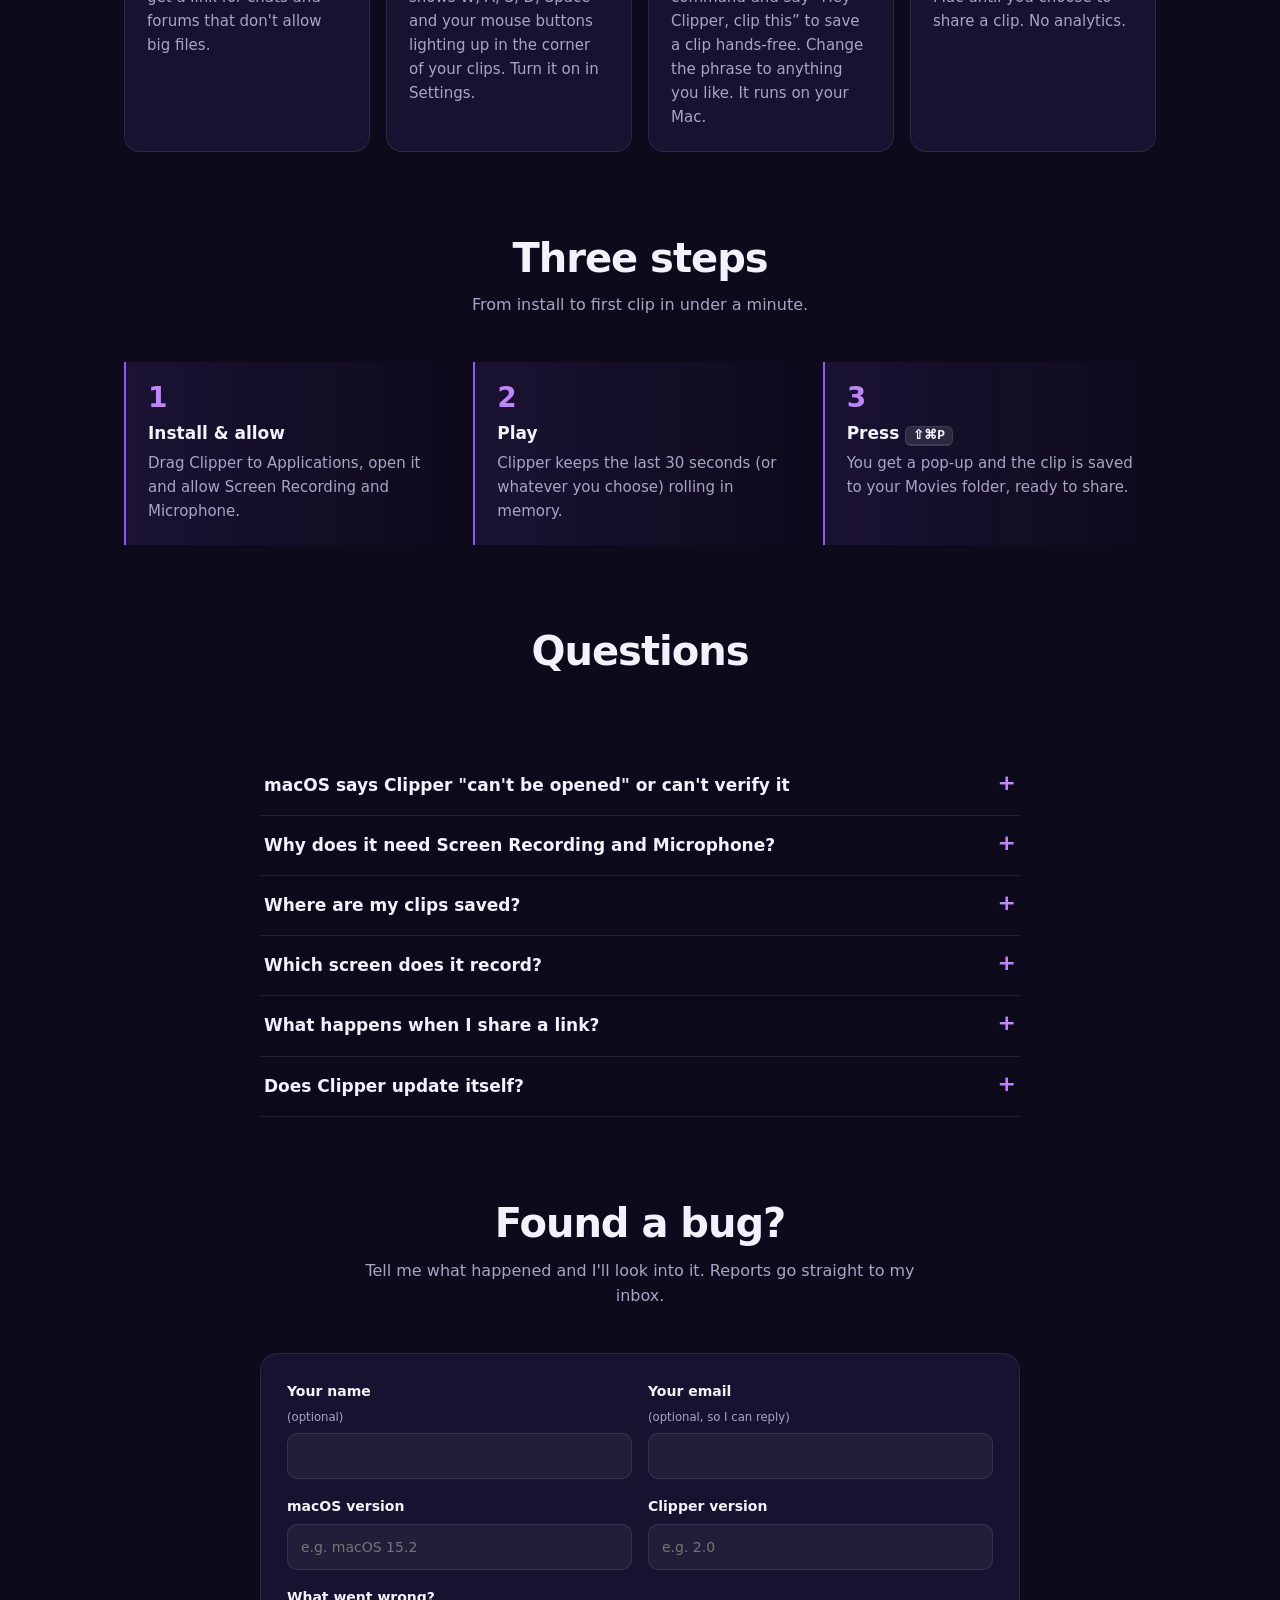
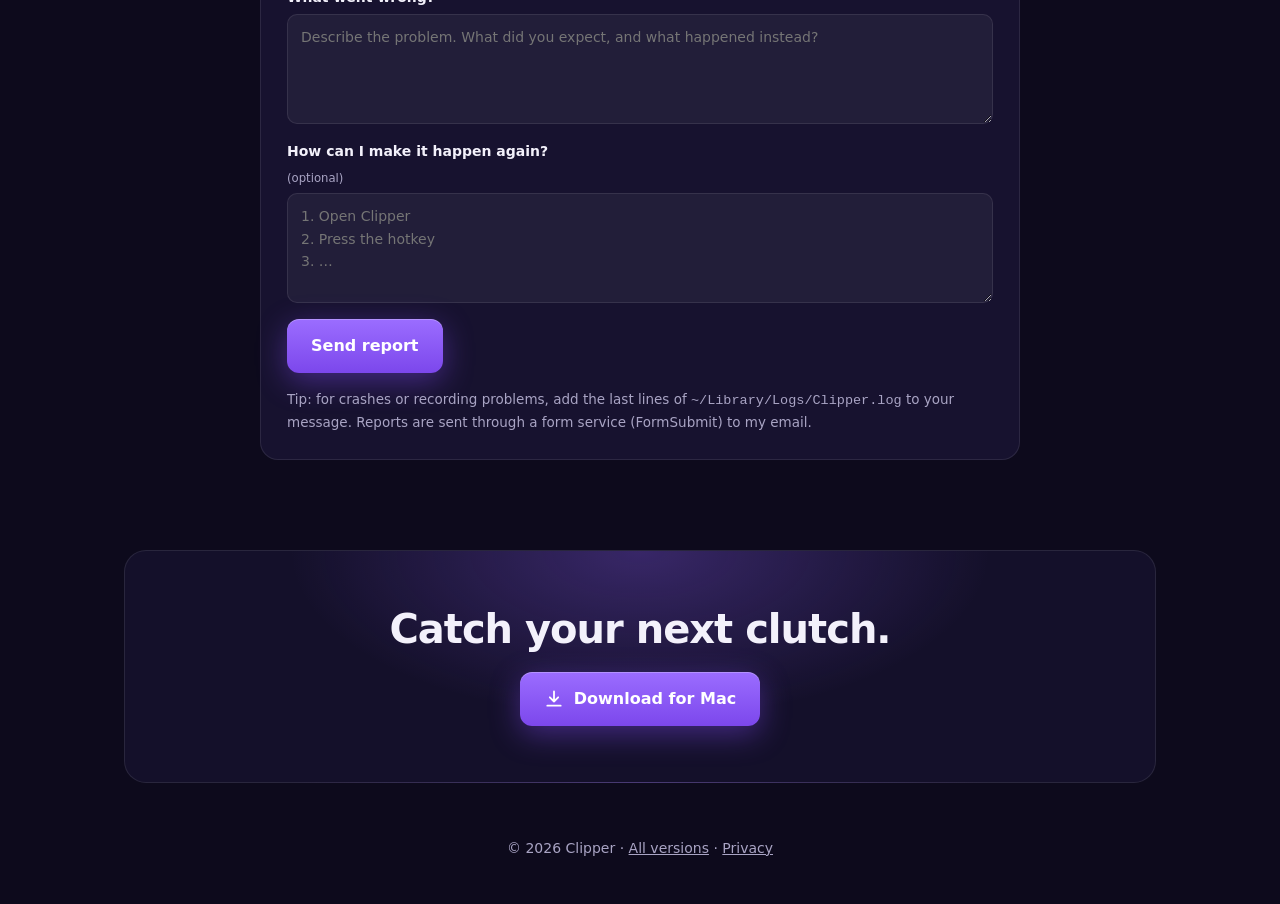
==== commit 0ed02caa: "Mention keystrokes overlay on the site and in the privacy policy Co-Authored-By: Claude Sonnet 5.5 <" ====
--- a/docs/index.html
+++ b/docs/index.html
@@ -214,6 +214,7 @@
         <div class="card"><div class="ic">🎧</div><h3>Screen, game audio &amp; mic</h3><p>Captures your display with game and system sound plus your microphone, mixed into one track.</p></div>
         <div class="card"><div class="ic">⏱</div><h3>Any length</h3><p>Slide from 5 seconds to 5 minutes. Choose 720p, 1080p or 1440p and 30 or 60 fps.</p></div>
         <div class="card"><div class="ic">🔗</div><h3>Share as a link</h3><p>Upload a lighter copy and get a link for chats and forums that don't allow big files.</p></div>
+        <div class="card"><div class="ic">⌨️</div><h3>Keystrokes overlay</h3><p>An optional mod that shows W, A, S, D, Space and your mouse buttons lighting up in the corner of your clips. Turn it on in Settings.</p></div>
         <div class="card"><div class="ic">🎙️</div><h3>Say it to clip it</h3><p>Turn on the voice command and say “Hey Clipper, clip this” to save a clip hands-free. Change the phrase to anything you like. It runs on your Mac.</p></div>
         <div class="card"><div class="ic">🔒</div><h3>Private by default</h3><p>Everything stays on your Mac until you choose to share a clip. No analytics.</p></div>
       </div>
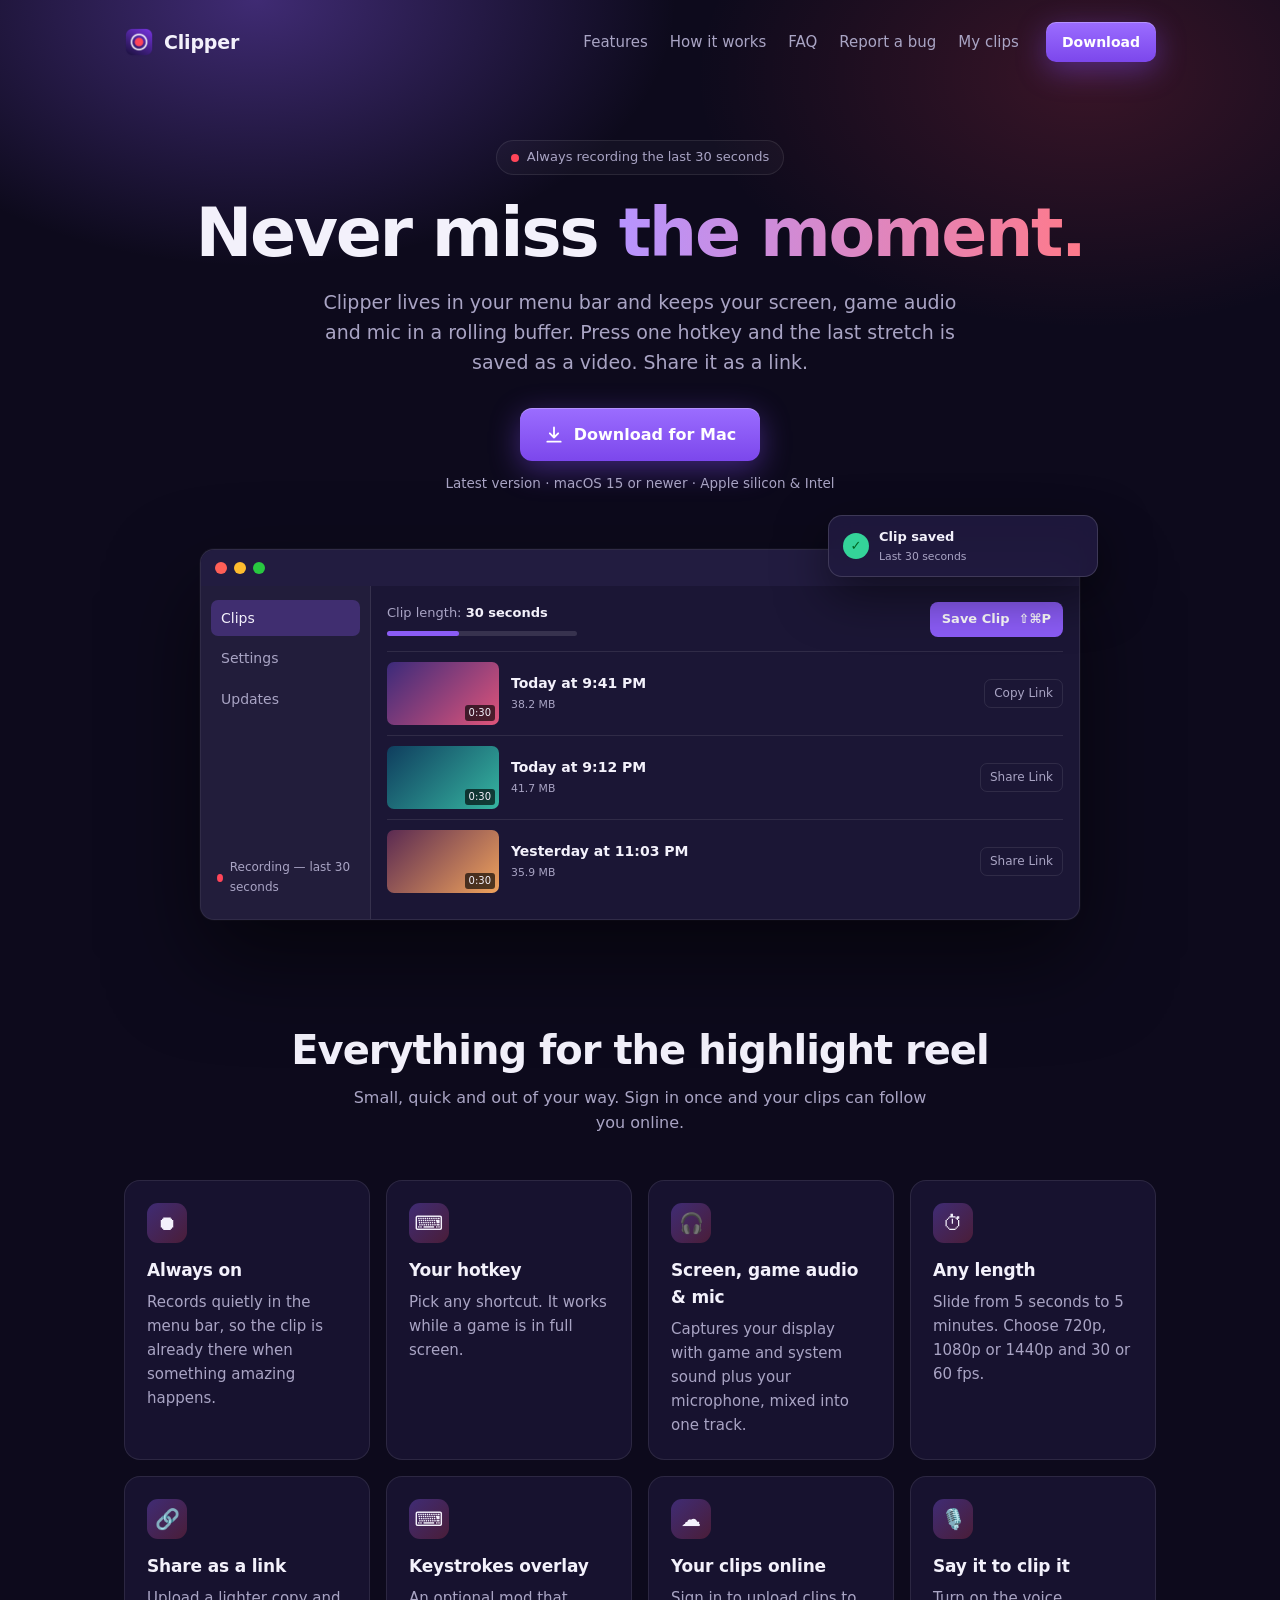
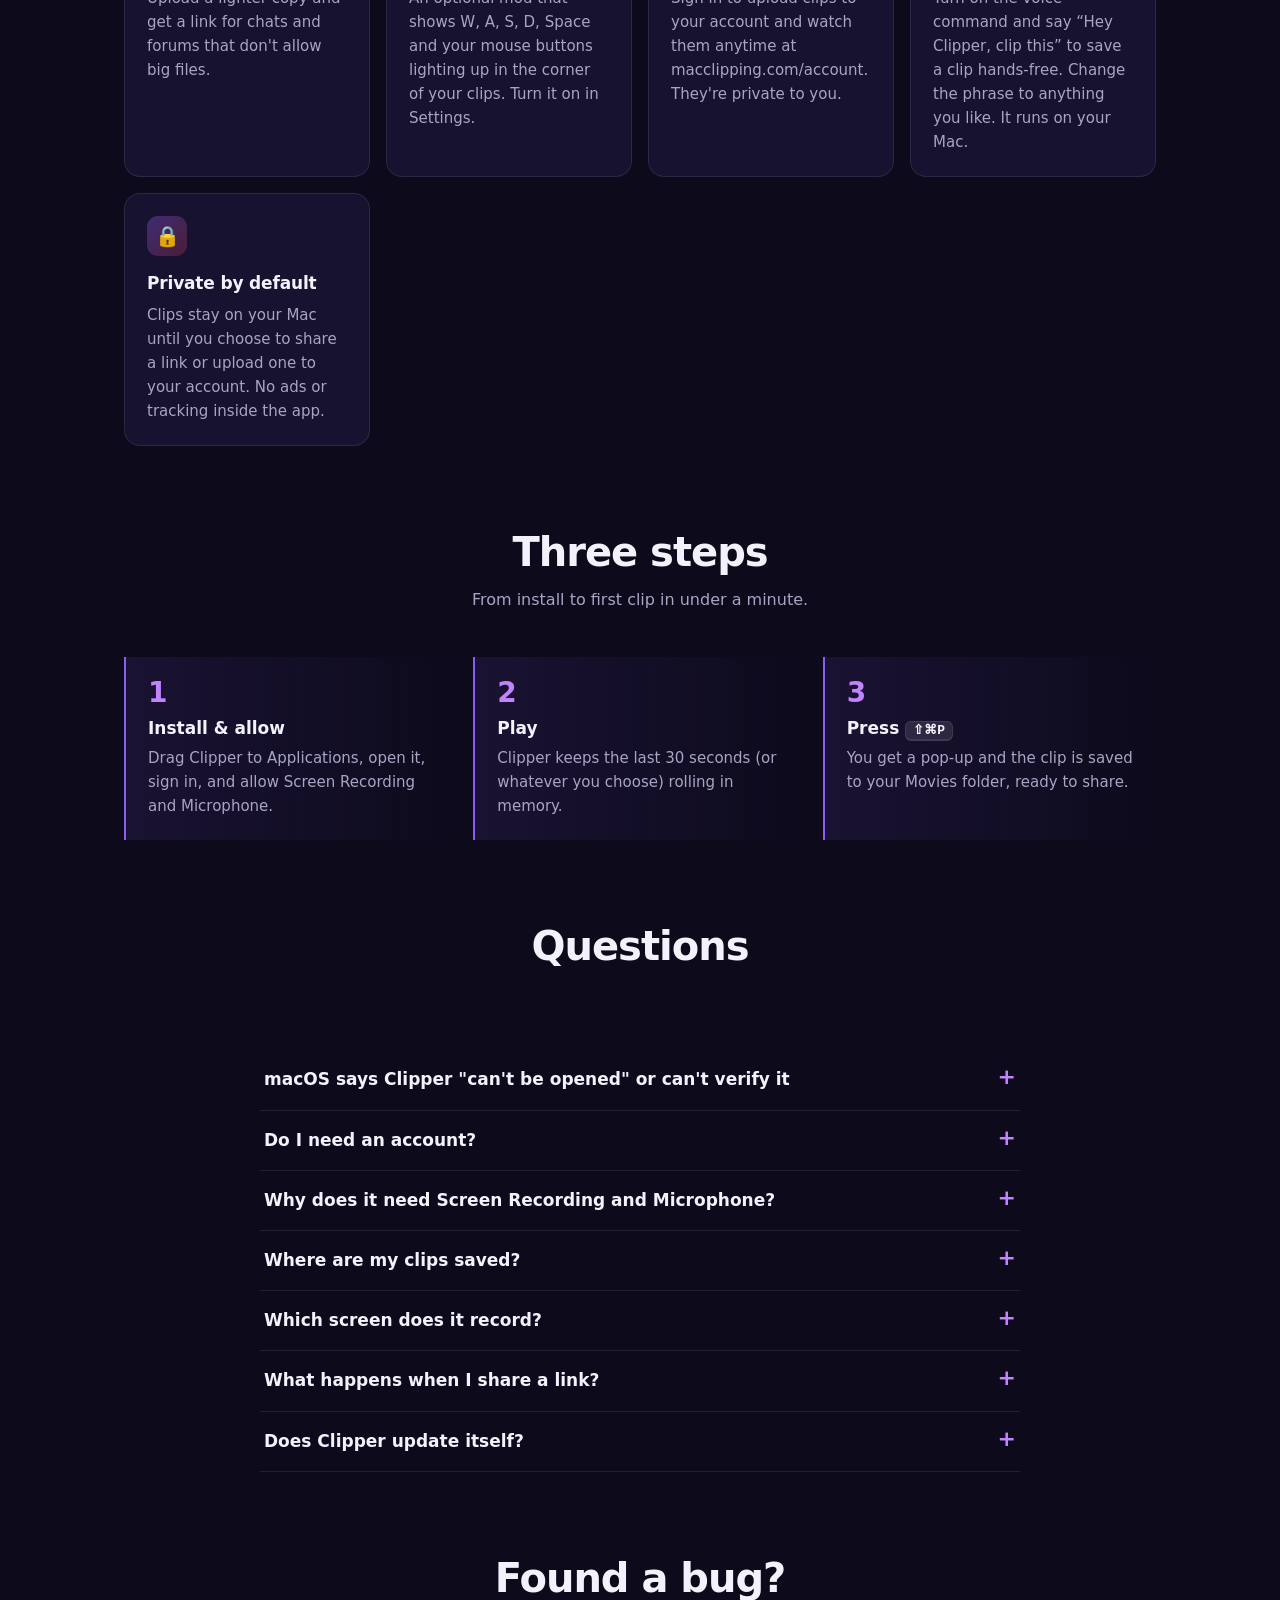
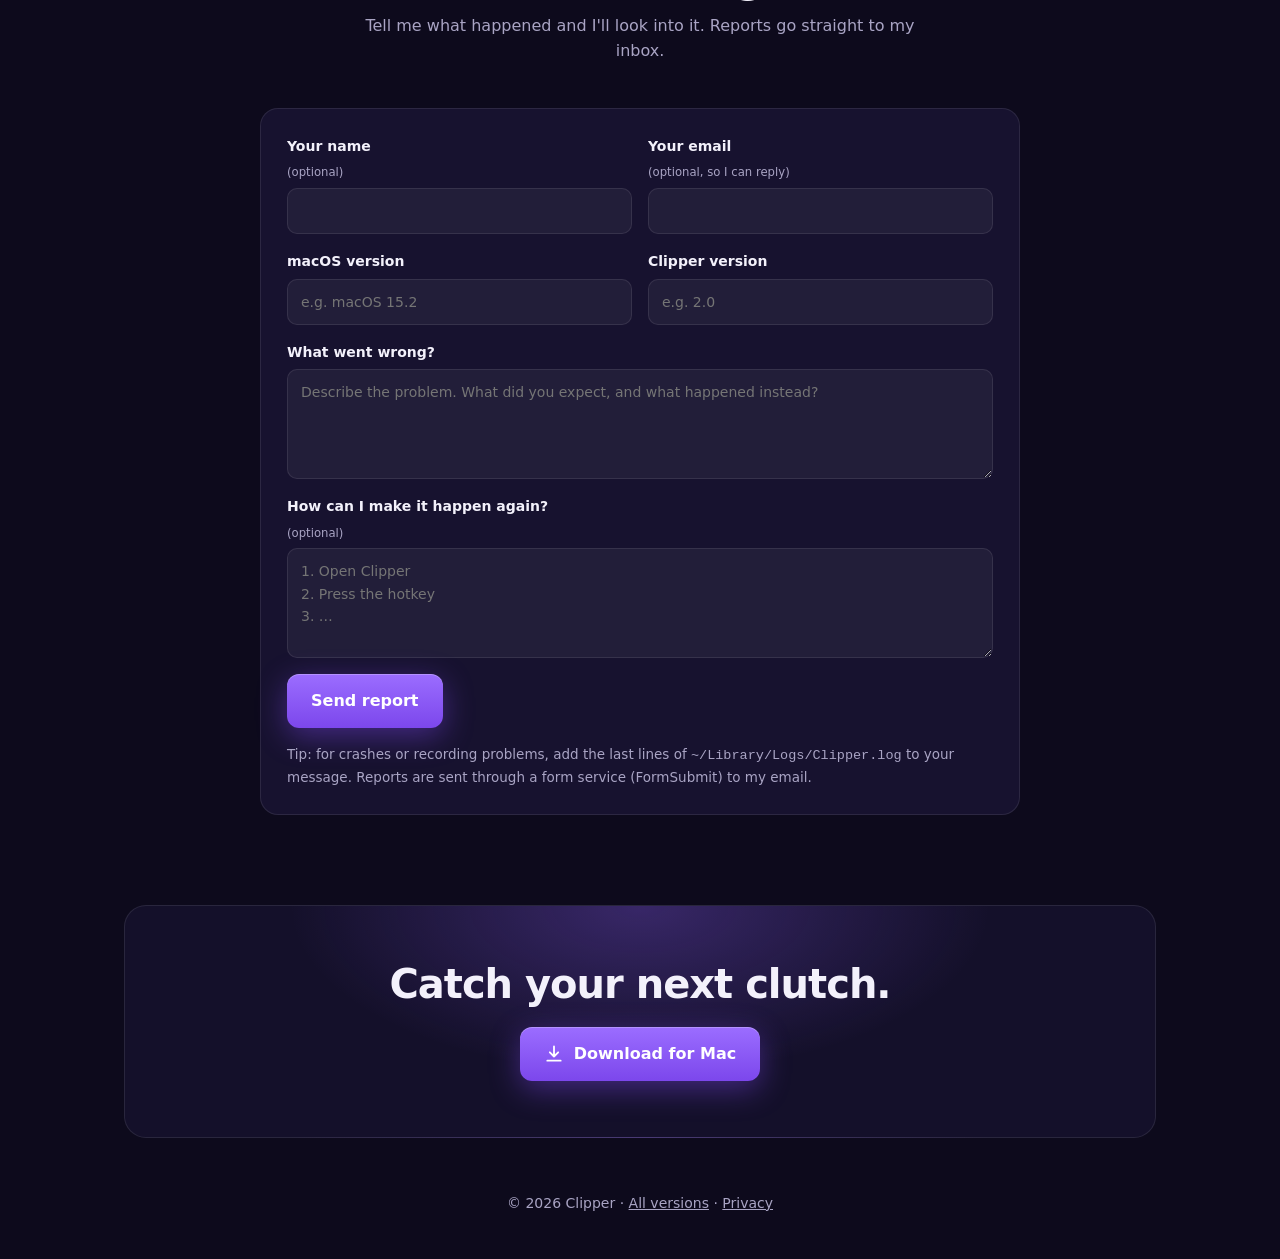
==== commit f1911da8: "Add accounts: sign in, account page with cloud clips, updated policy Co-Authored-By: Claude Sonnet 5" ====
--- a/docs/index.html
+++ b/docs/index.html
@@ -164,7 +164,7 @@
 <div class="wrap">
   <header class="nav">
     <a class="brand" href="#"><img src="icon.png" alt="">Clipper</a>
-    <nav><a class="link" href="#features">Features</a><a class="link" href="#how">How it works</a><a class="link" href="#faq">FAQ</a><a class="link" href="#bug">Report a bug</a>
+    <nav><a class="link" href="#features">Features</a><a class="link" href="#how">How it works</a><a class="link" href="#faq">FAQ</a><a class="link" href="#bug">Report a bug</a><a class="link" href="/account/">My clips</a>
       <a class="btn small js-download" href="/download/" style="margin-left:22px">Download</a></nav>
   </header>
 
@@ -207,7 +207,7 @@
 
     <section id="features">
       <h2>Everything for the highlight reel</h2>
-      <p class="lead">Small, quick and out of your way. No account, no sign-in.</p>
+      <p class="lead">Small, quick and out of your way. Sign in once and your clips can follow you online.</p>
       <div class="grid">
         <div class="card"><div class="ic">⏺</div><h3>Always on</h3><p>Records quietly in the menu bar, so the clip is already there when something amazing happens.</p></div>
         <div class="card"><div class="ic">⌨️</div><h3>Your hotkey</h3><p>Pick any shortcut. It works while a game is in full screen.</p></div>
@@ -215,8 +215,9 @@
         <div class="card"><div class="ic">⏱</div><h3>Any length</h3><p>Slide from 5 seconds to 5 minutes. Choose 720p, 1080p or 1440p and 30 or 60 fps.</p></div>
         <div class="card"><div class="ic">🔗</div><h3>Share as a link</h3><p>Upload a lighter copy and get a link for chats and forums that don't allow big files.</p></div>
         <div class="card"><div class="ic">⌨️</div><h3>Keystrokes overlay</h3><p>An optional mod that shows W, A, S, D, Space and your mouse buttons lighting up in the corner of your clips. Turn it on in Settings.</p></div>
+        <div class="card"><div class="ic">☁️</div><h3>Your clips online</h3><p>Sign in to upload clips to your account and watch them anytime at macclipping.com/account. They're private to you.</p></div>
         <div class="card"><div class="ic">🎙️</div><h3>Say it to clip it</h3><p>Turn on the voice command and say “Hey Clipper, clip this” to save a clip hands-free. Change the phrase to anything you like. It runs on your Mac.</p></div>
-        <div class="card"><div class="ic">🔒</div><h3>Private by default</h3><p>Everything stays on your Mac until you choose to share a clip. No analytics.</p></div>
+        <div class="card"><div class="ic">🔒</div><h3>Private by default</h3><p>Clips stay on your Mac until you choose to share a link or upload one to your account. No ads or tracking inside the app.</p></div>
       </div>
     </section>
 
@@ -224,7 +225,7 @@
       <h2>Three steps</h2>
       <p class="lead">From install to first clip in under a minute.</p>
       <div class="steps">
-        <div class="step"><h3>Install &amp; allow</h3><p>Drag Clipper to Applications, open it and allow Screen Recording and Microphone.</p></div>
+        <div class="step"><h3>Install &amp; allow</h3><p>Drag Clipper to Applications, open it, sign in, and allow Screen Recording and Microphone.</p></div>
         <div class="step"><h3>Play</h3><p>Clipper keeps the last 30 seconds (or whatever you choose) rolling in memory.</p></div>
         <div class="step"><h3>Press <kbd>⇧⌘P</kbd></h3><p>You get a pop-up and the clip is saved to your Movies folder, ready to share.</p></div>
       </div>
@@ -240,6 +241,8 @@
             <li>Open <strong>System Settings → Privacy &amp; Security</strong>, scroll to <strong>Security</strong> and click <strong>Open Anyway</strong> next to Clipper.</li>
             <li>Open Clipper again and click <strong>Open</strong>.</li></ol>
           <p>Or run this once in Terminal: <code>xattr -dr com.apple.quarantine /Applications/Clipper.app</code></p></details>
+        <details><summary>Do I need an account?</summary>
+          <p>Yes. The first time you open Clipper it asks you to sign in or create an account on macclipping.com, then returns you to the app. Your account lets you upload clips and watch them at <strong>macclipping.com/account</strong>. Recording itself still happens on your Mac.</p></details>
         <details><summary>Why does it need Screen Recording and Microphone?</summary>
           <p>Screen Recording lets macOS give Clipper your display and system audio. Microphone adds your voice. Clipper only holds the most recent clip length in memory and writes a file only when you press the hotkey. After you allow access, quit and reopen the app once.</p></details>
         <details><summary>Where are my clips saved?</summary>
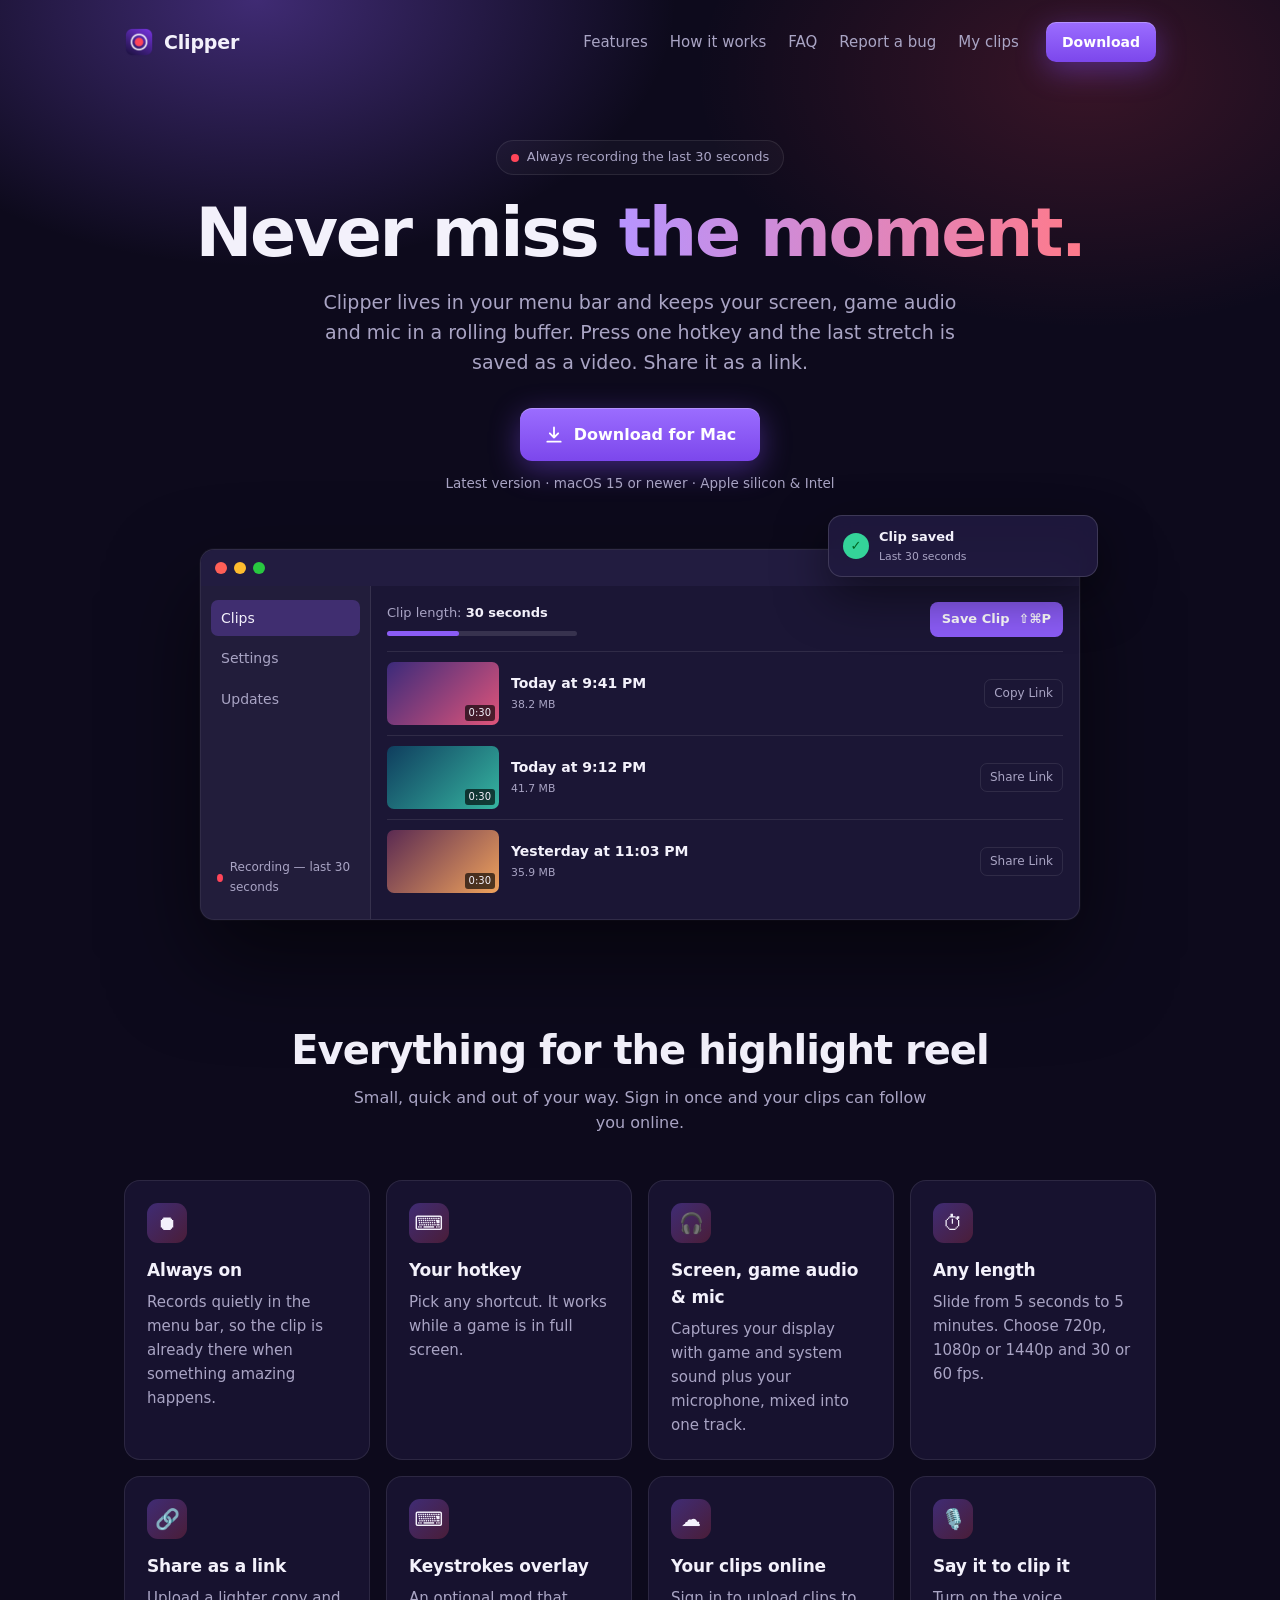
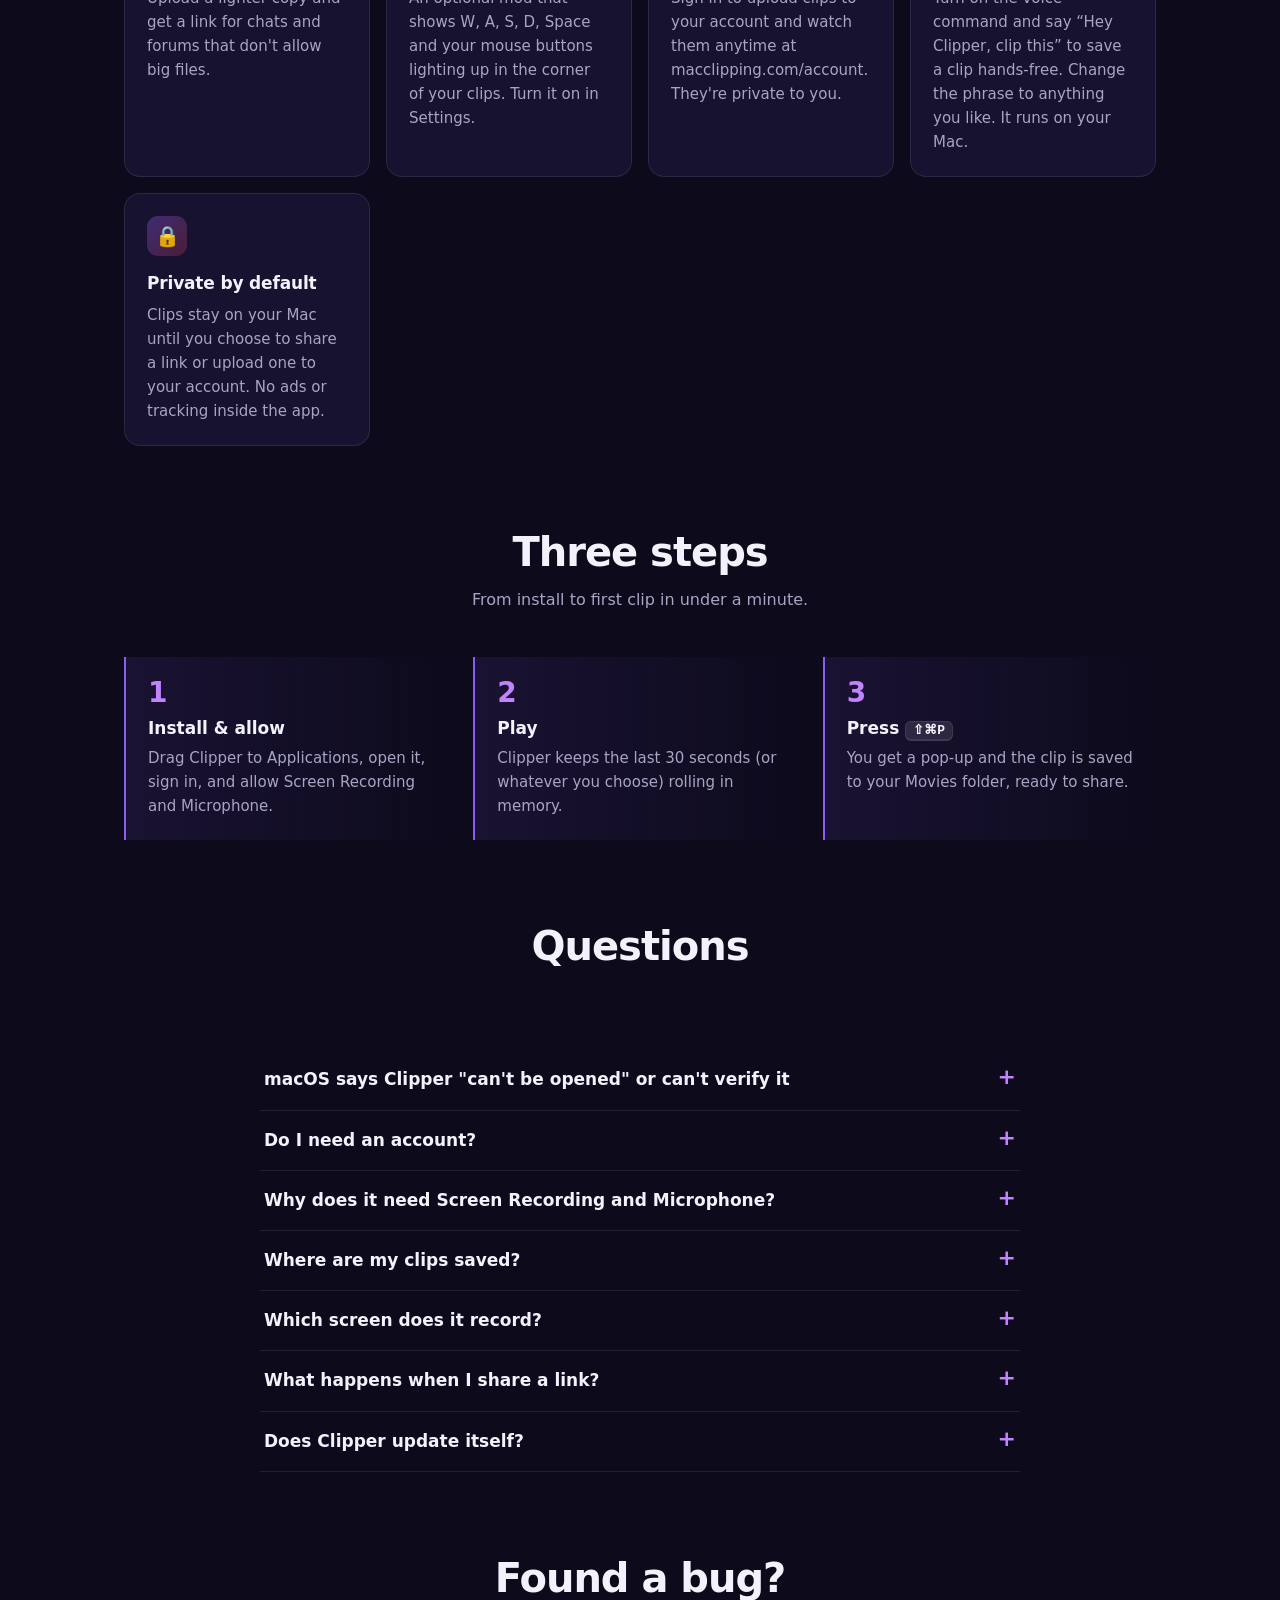
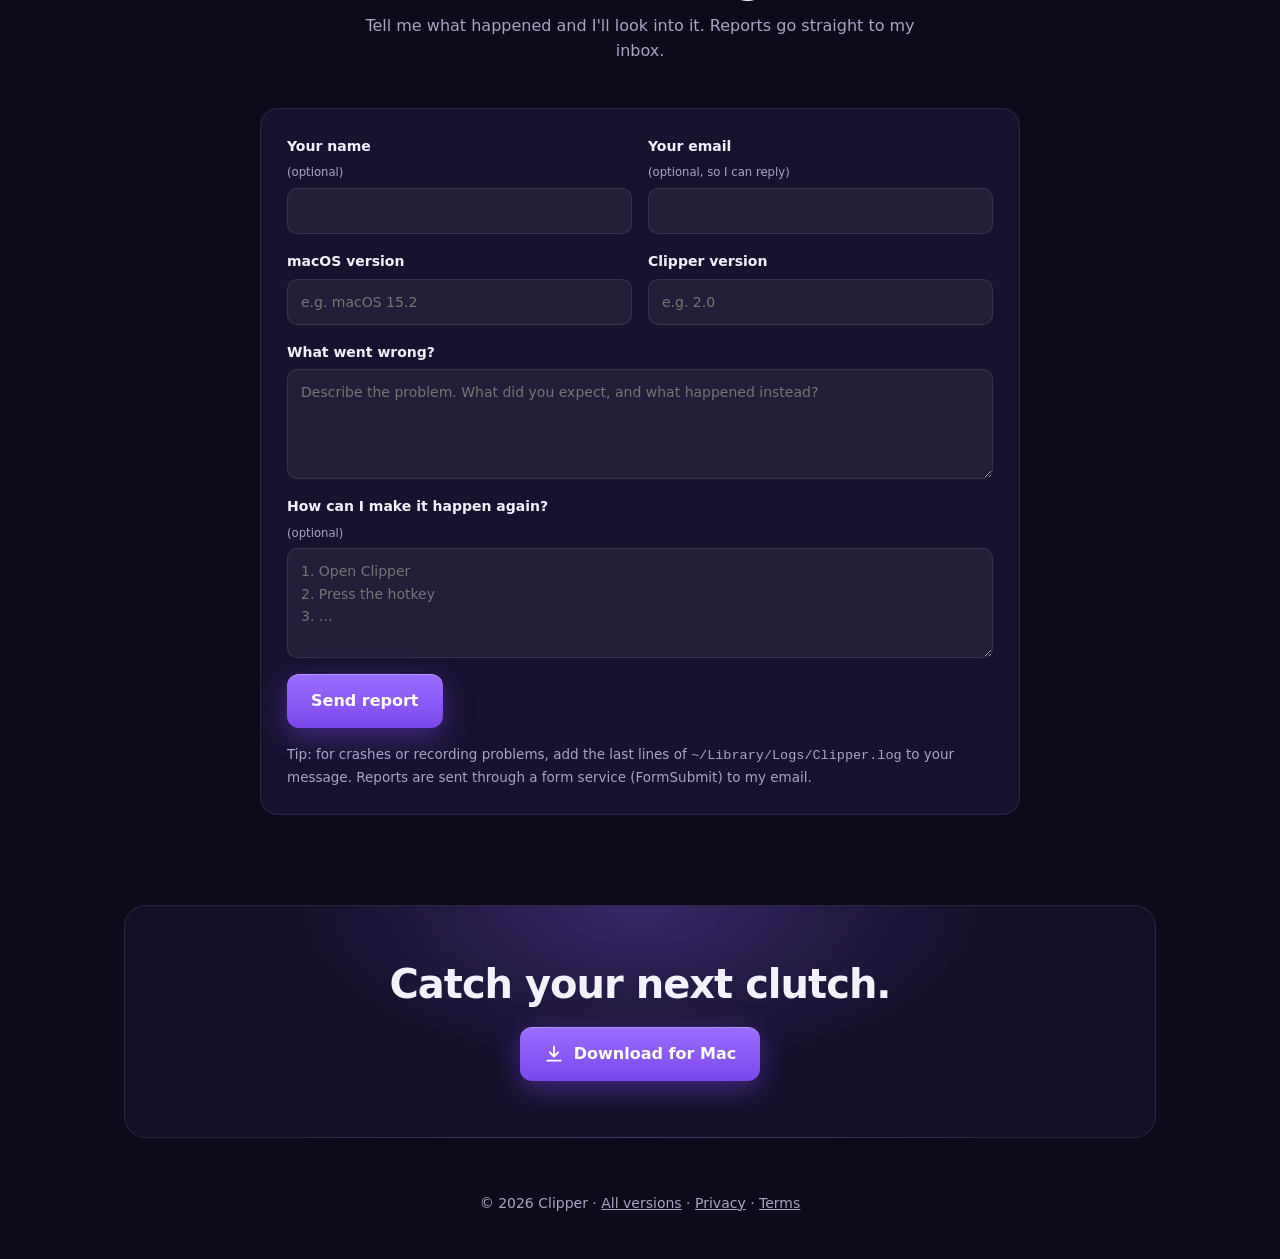
==== commit 7c4402ec: "Add Google sign-in button and Terms of Service page Co-Authored-By: Claude Sonnet 5.5 <noreply@anthr" ====
--- a/docs/index.html
+++ b/docs/index.html
@@ -284,7 +284,7 @@
   </main>
 
   <footer>
-    © <span id="year">2026</span> Clipper · <a href="https://github.com/Rymack15/clipper/releases">All versions</a> · <a href="/privacy/">Privacy</a>
+    © <span id="year">2026</span> Clipper · <a href="https://github.com/Rymack15/clipper/releases">All versions</a> · <a href="/privacy/">Privacy</a> · <a href="/terms/">Terms</a>
   </footer>
 </div>
 
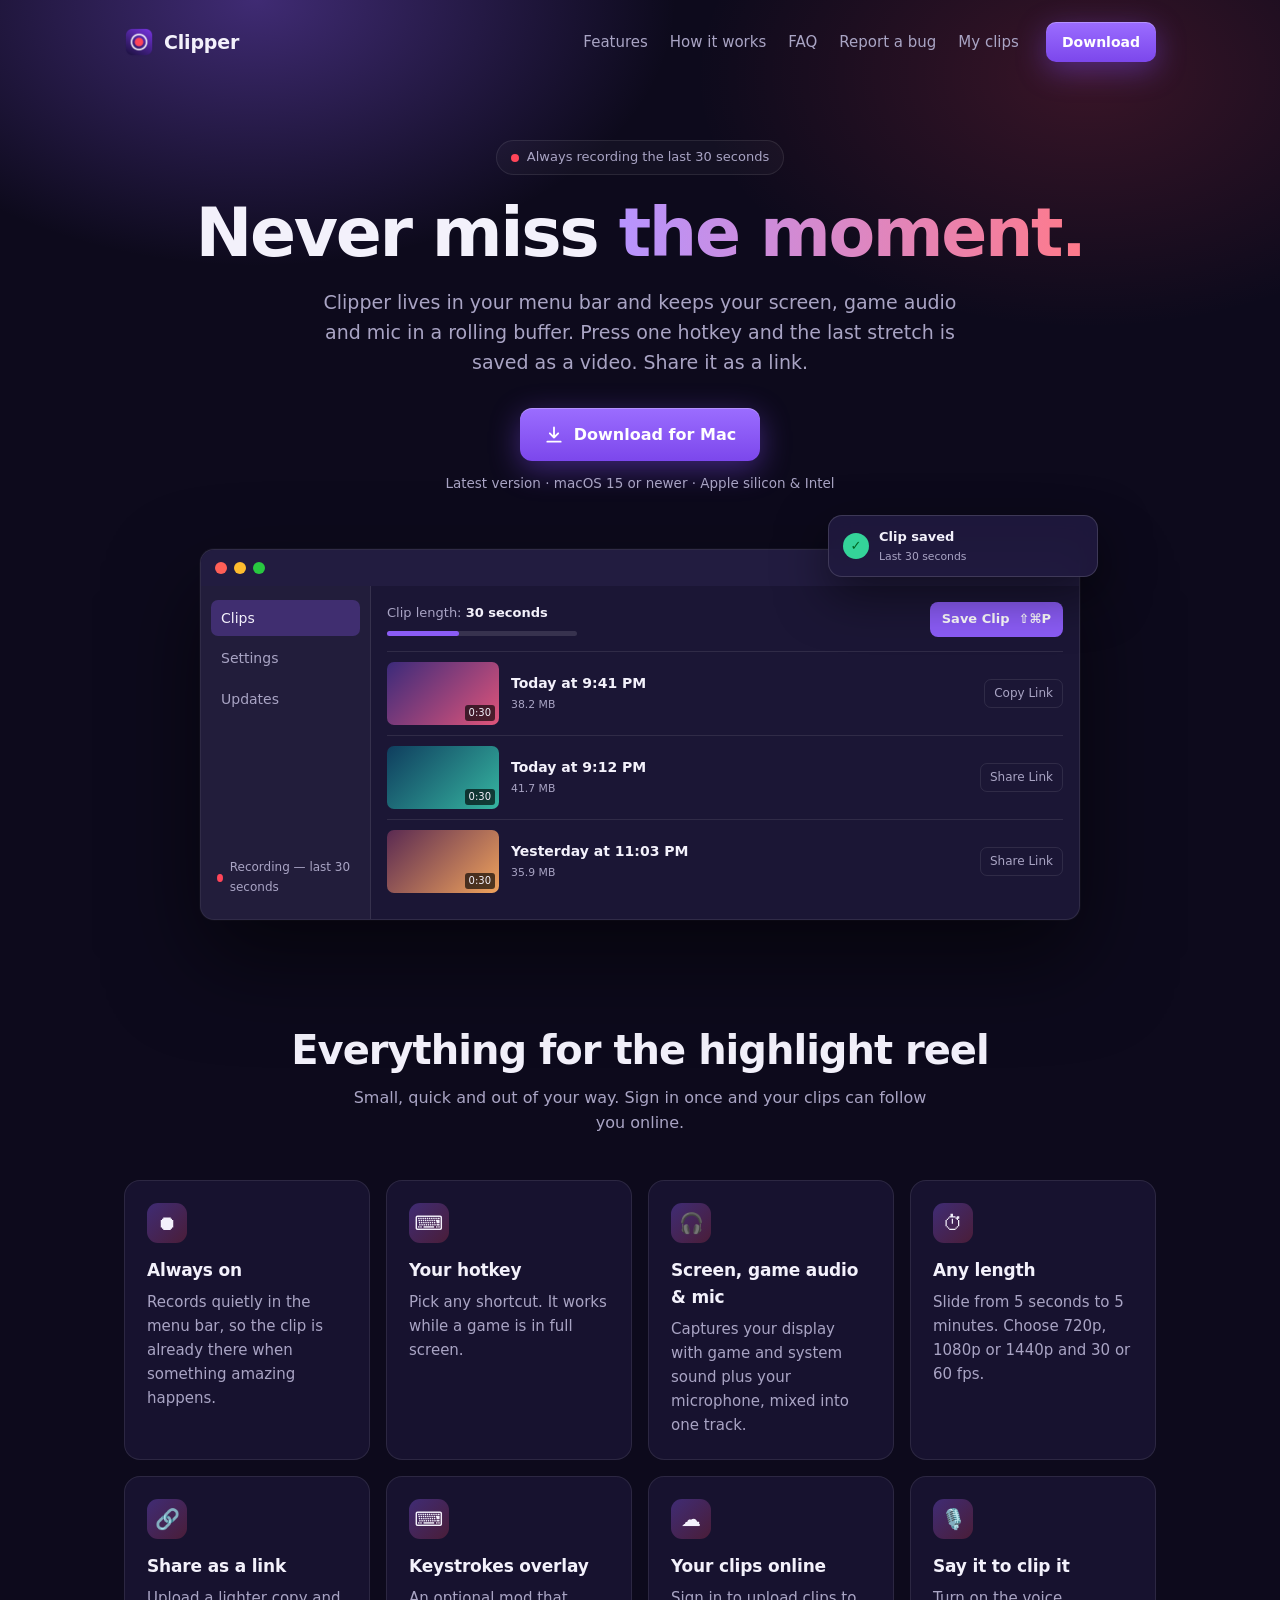
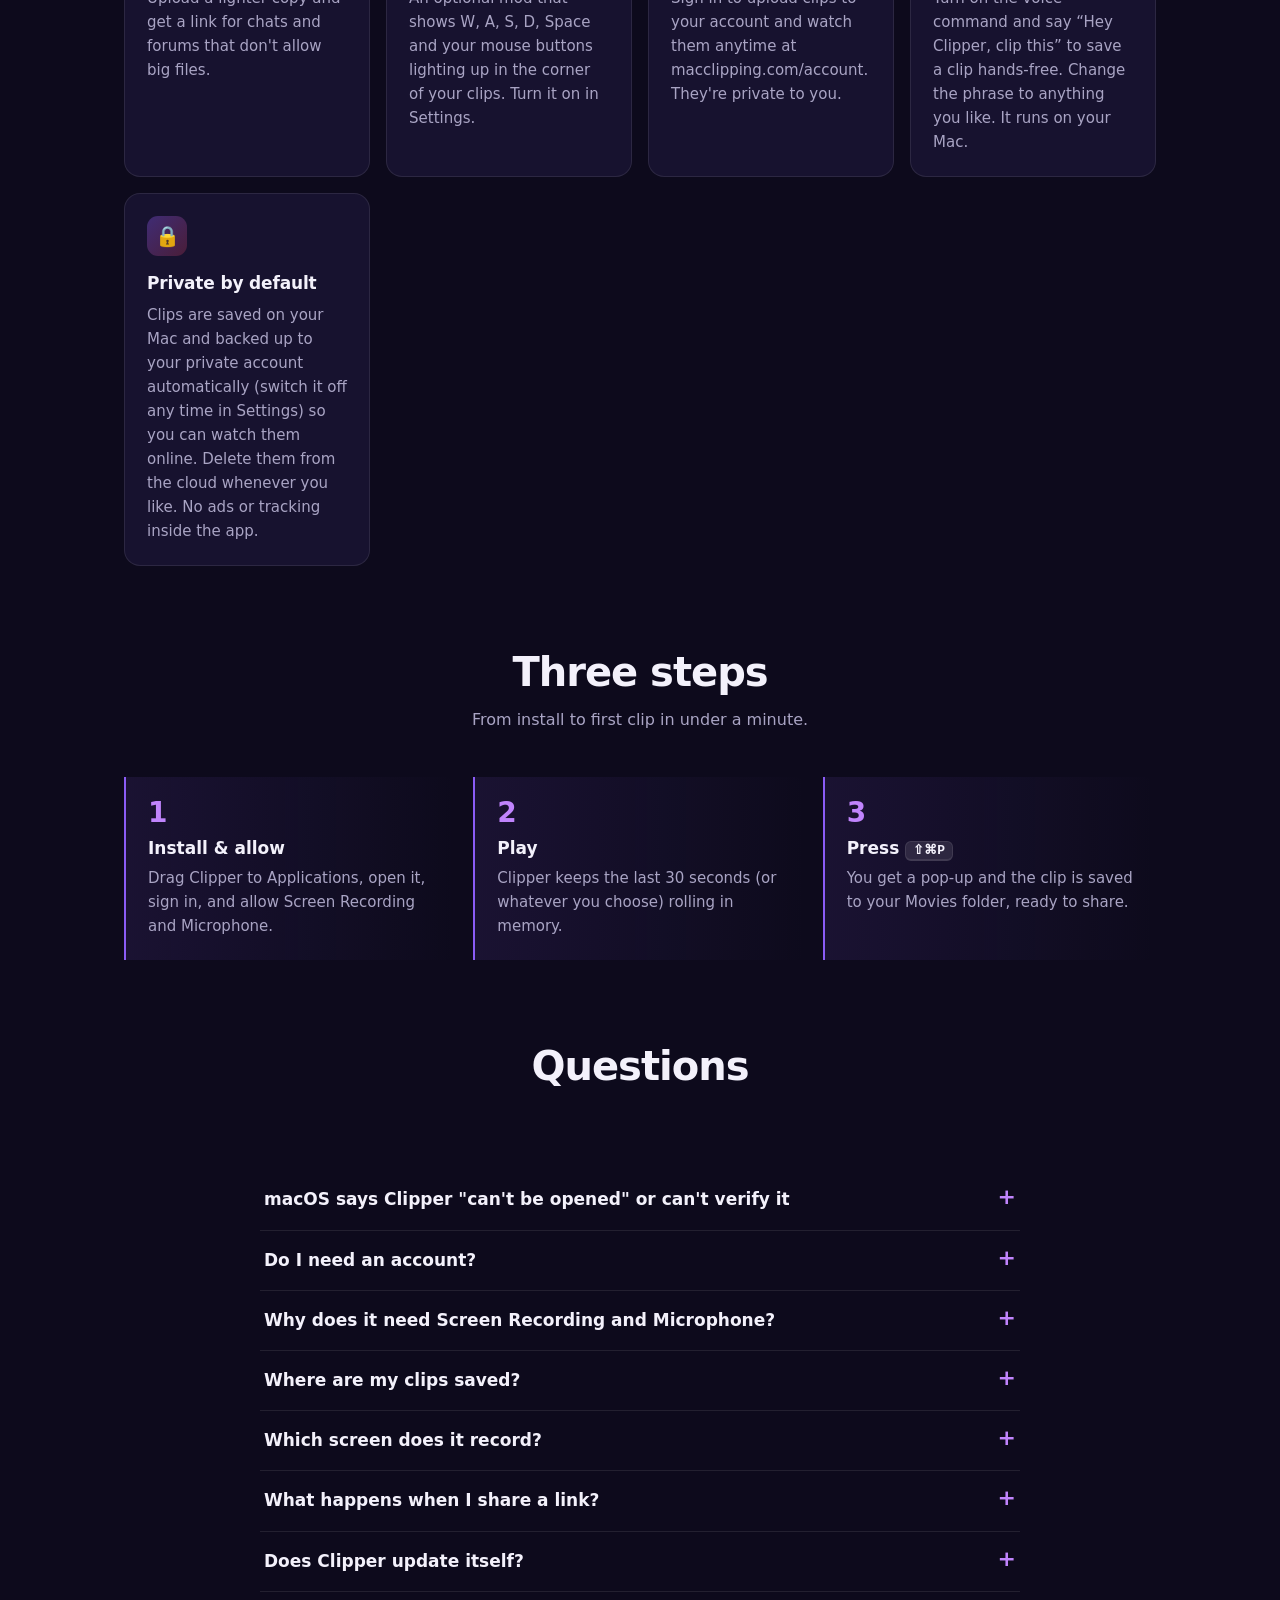
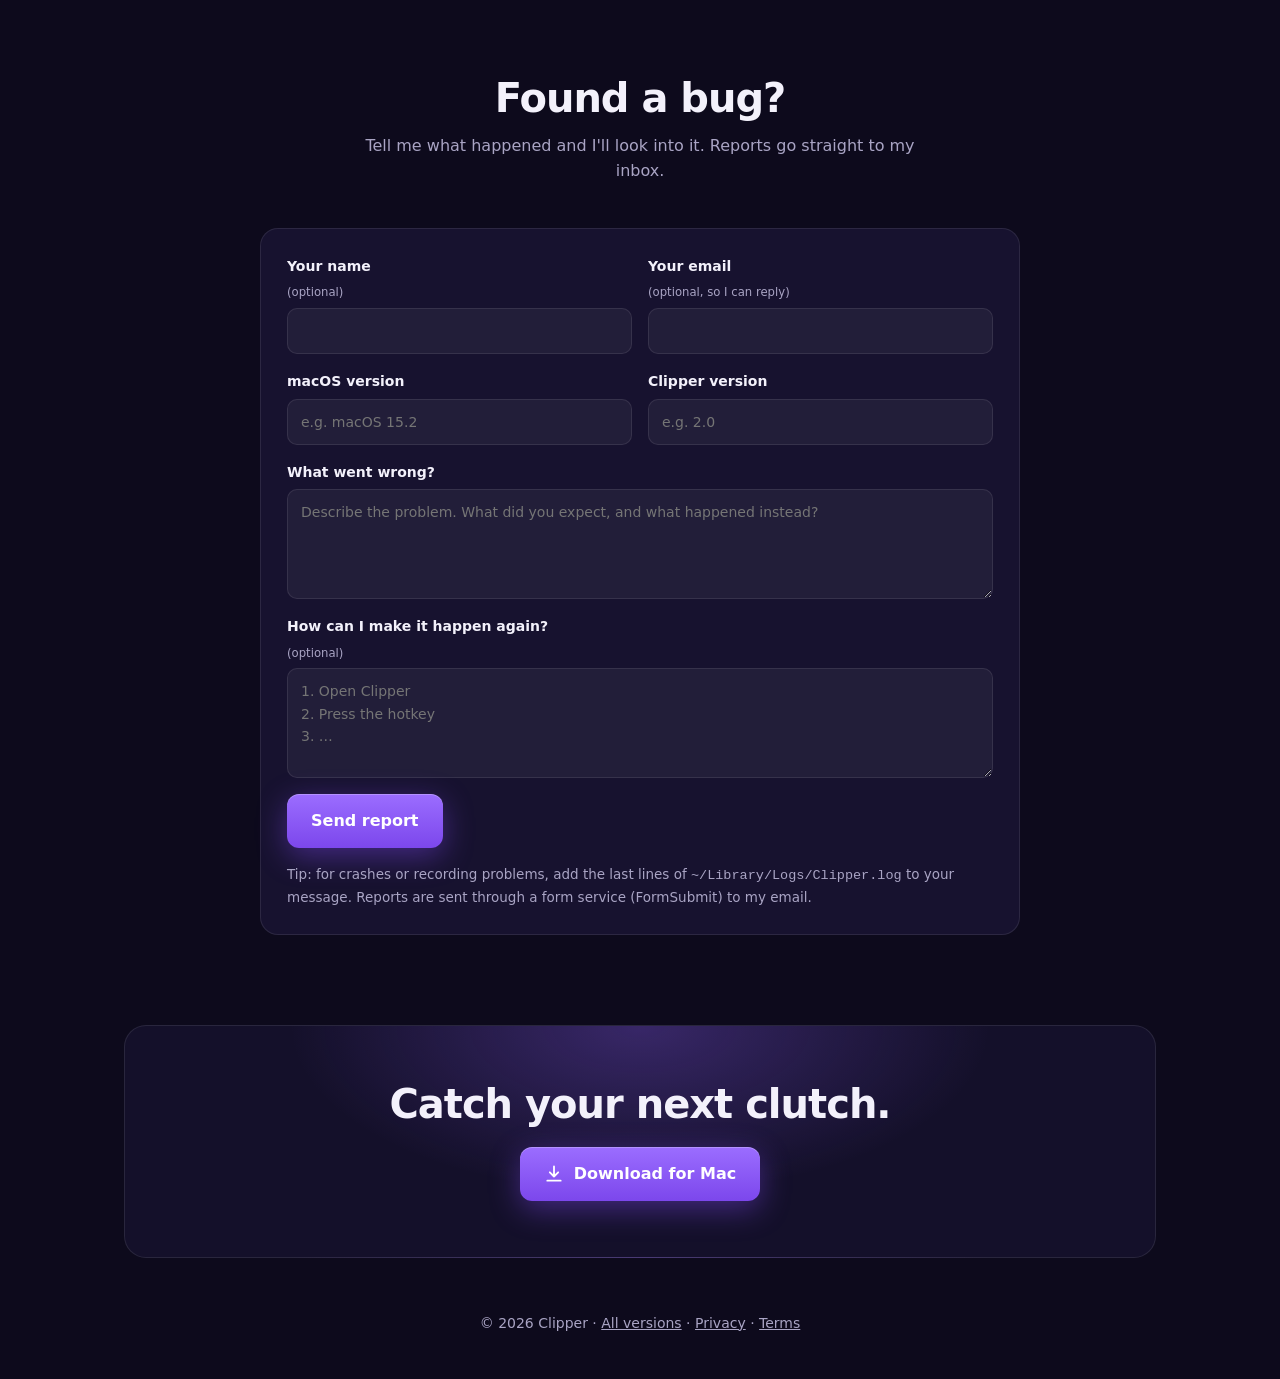
==== commit 1a674f6b: "Update copy: cloud upload is automatic by default Co-Authored-By: Claude Sonnet 5.5 <noreply@anthrop" ====
--- a/docs/index.html
+++ b/docs/index.html
@@ -217,7 +217,7 @@
         <div class="card"><div class="ic">⌨️</div><h3>Keystrokes overlay</h3><p>An optional mod that shows W, A, S, D, Space and your mouse buttons lighting up in the corner of your clips. Turn it on in Settings.</p></div>
         <div class="card"><div class="ic">☁️</div><h3>Your clips online</h3><p>Sign in to upload clips to your account and watch them anytime at macclipping.com/account. They're private to you.</p></div>
         <div class="card"><div class="ic">🎙️</div><h3>Say it to clip it</h3><p>Turn on the voice command and say “Hey Clipper, clip this” to save a clip hands-free. Change the phrase to anything you like. It runs on your Mac.</p></div>
-        <div class="card"><div class="ic">🔒</div><h3>Private by default</h3><p>Clips stay on your Mac until you choose to share a link or upload one to your account. No ads or tracking inside the app.</p></div>
+        <div class="card"><div class="ic">🔒</div><h3>Private by default</h3><p>Clips are saved on your Mac and backed up to your private account automatically (switch it off any time in Settings) so you can watch them online. Delete them from the cloud whenever you like. No ads or tracking inside the app.</p></div>
       </div>
     </section>
 
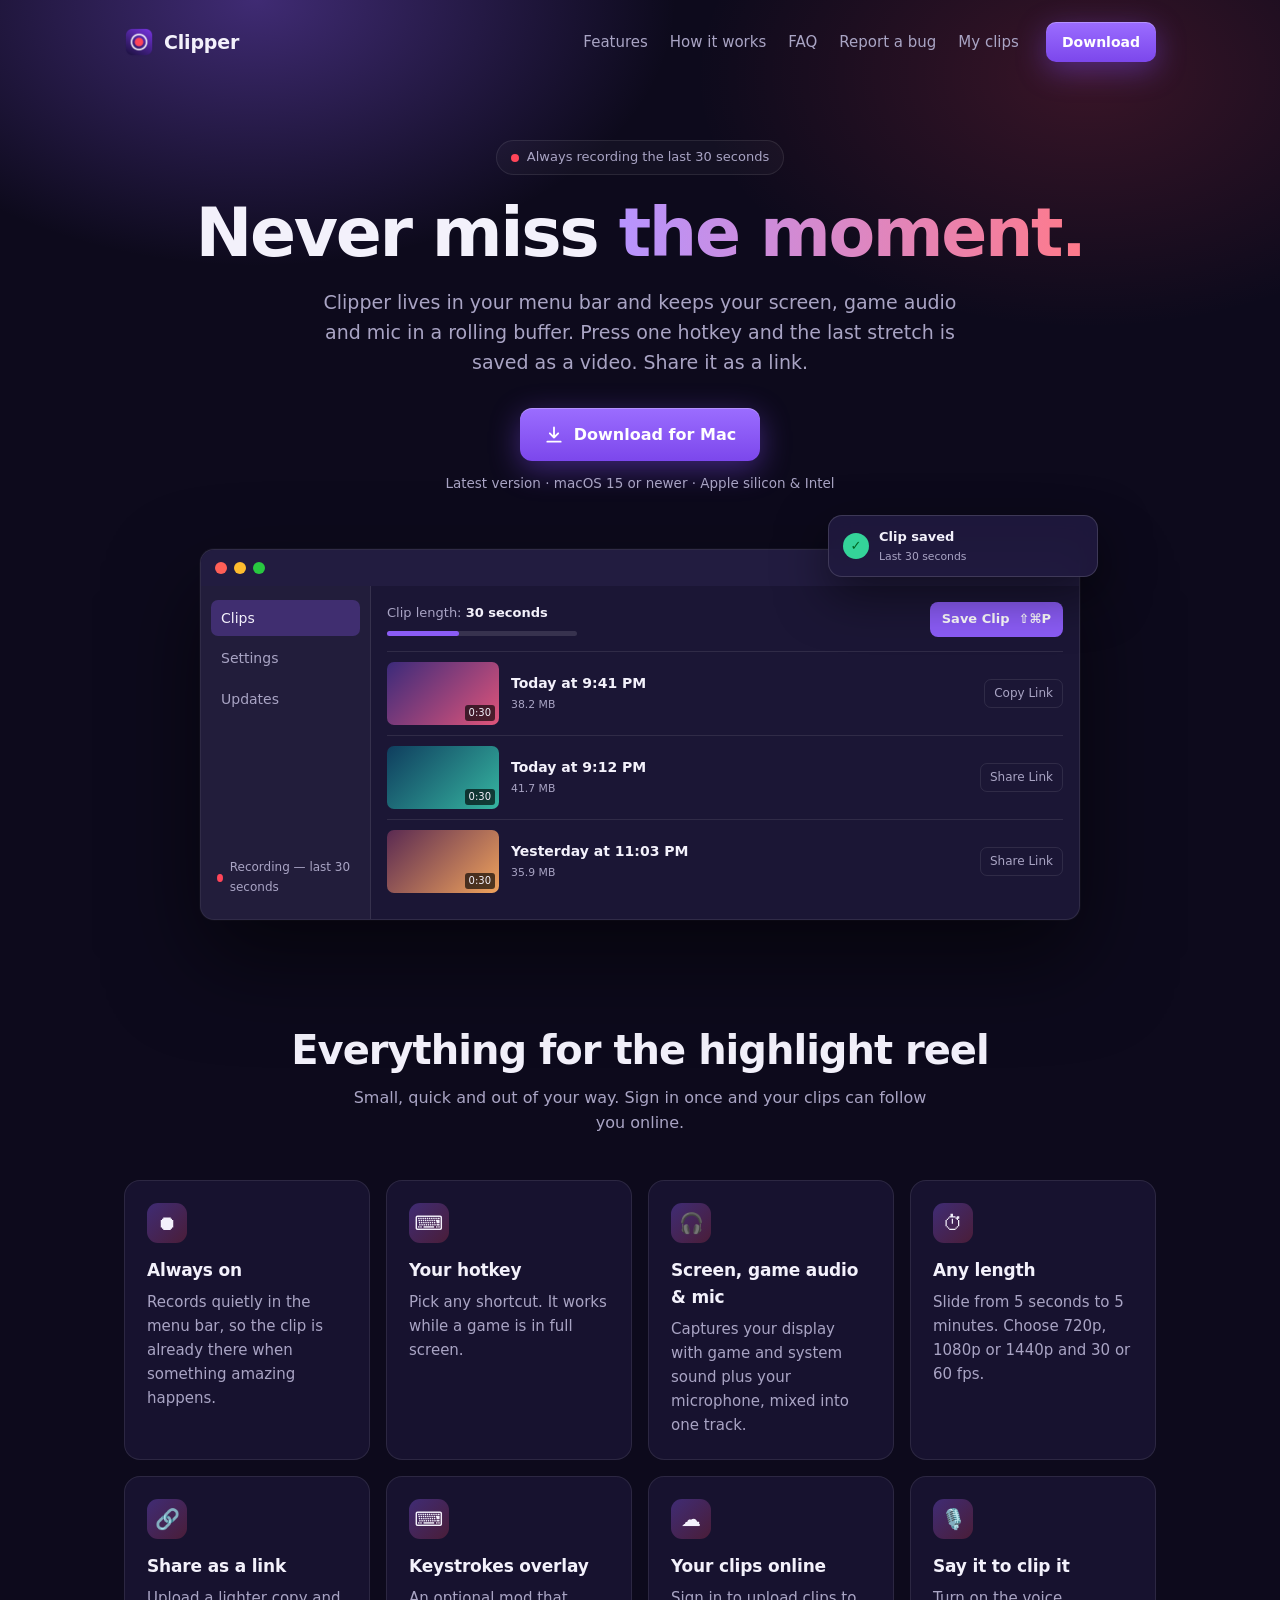
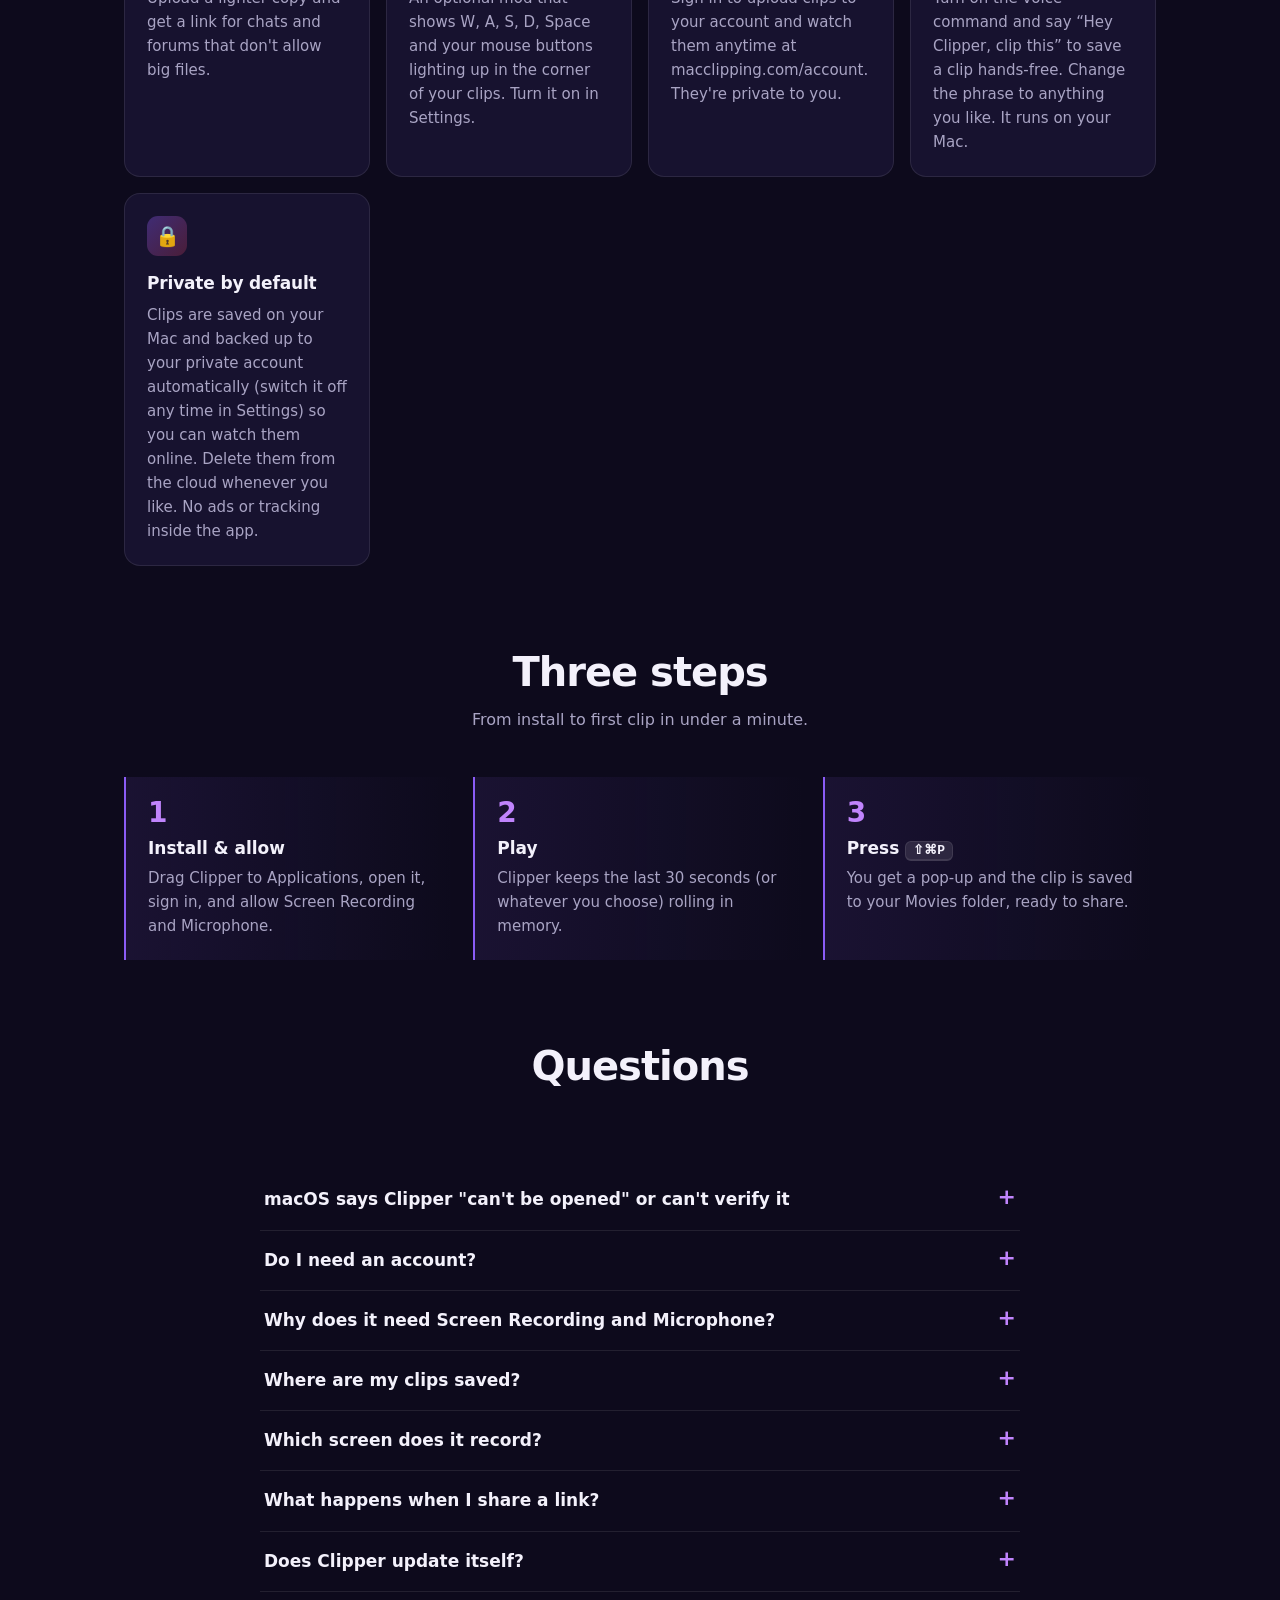
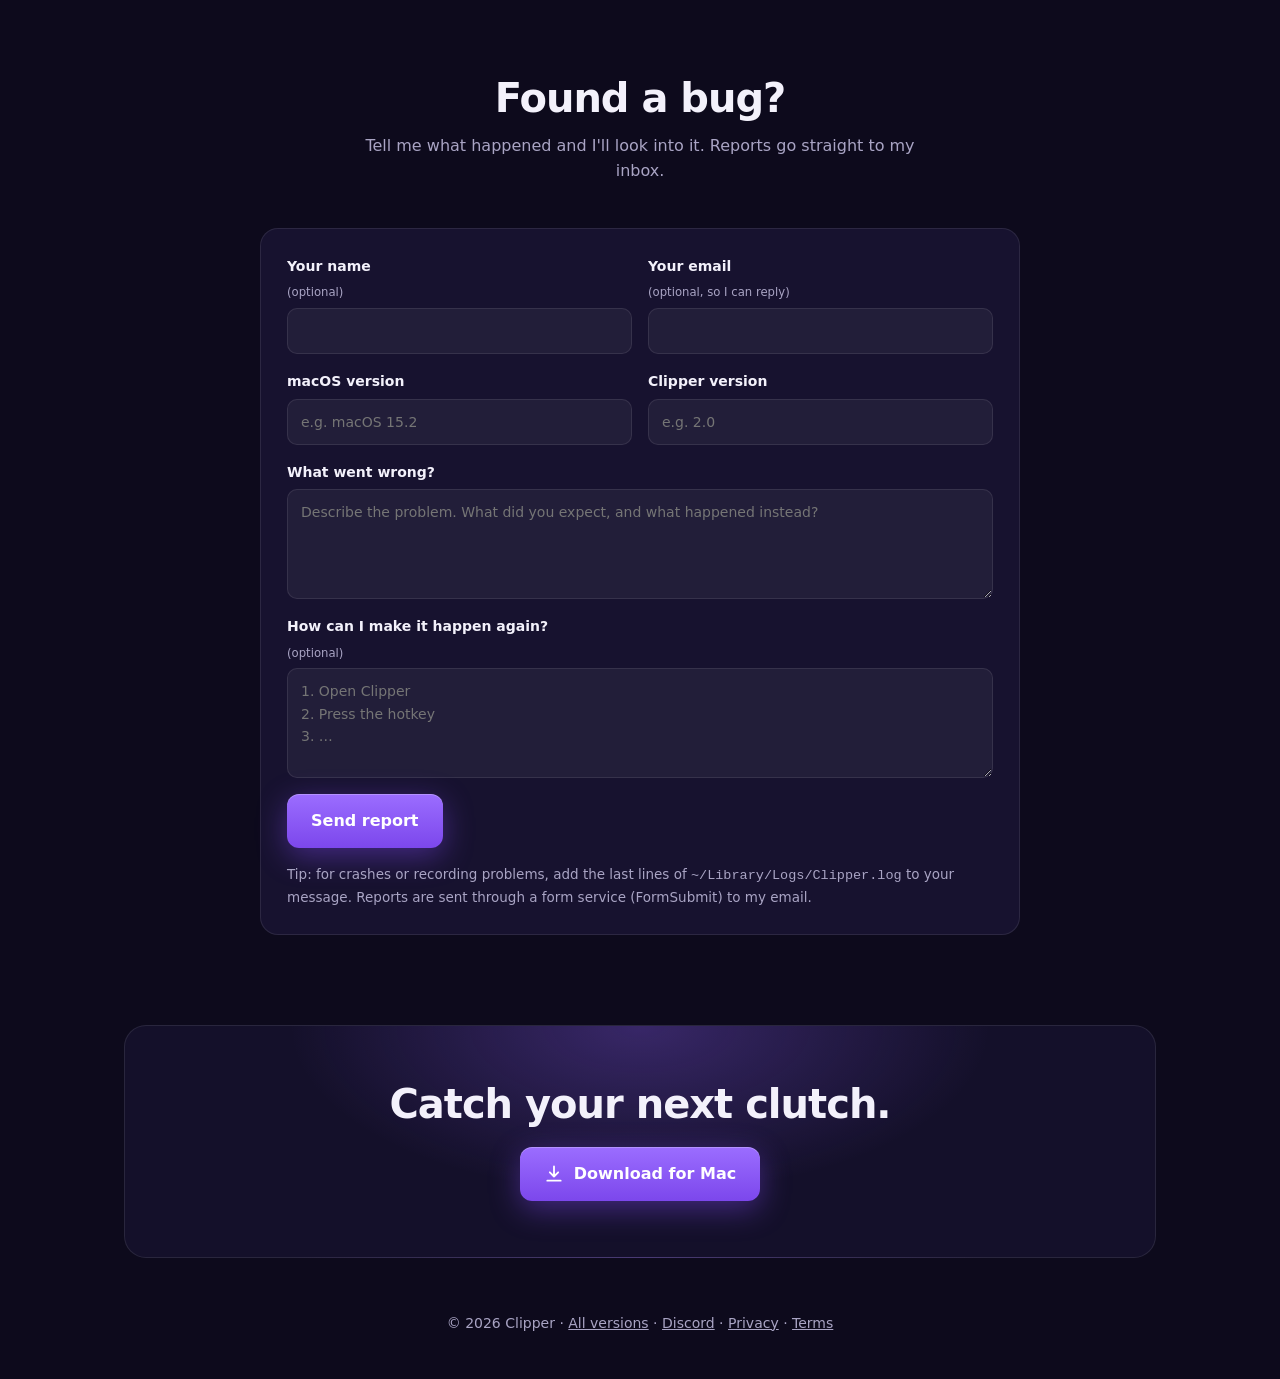
==== commit 38b54648: "Add Discord link Co-Authored-By: Claude Sonnet 5.5 <noreply@anthropic.com> Claude-Session: https://c" ====
--- a/docs/index.html
+++ b/docs/index.html
@@ -284,7 +284,7 @@
   </main>
 
   <footer>
-    © <span id="year">2026</span> Clipper · <a href="https://github.com/Rymack15/clipper/releases">All versions</a> · <a href="/privacy/">Privacy</a> · <a href="/terms/">Terms</a>
+    © <span id="year">2026</span> Clipper · <a href="https://github.com/Rymack15/clipper/releases">All versions</a> · <a href="https://discord.gg/afM2MXHPMh" target="_blank" rel="noopener">Discord</a> · <a href="/privacy/">Privacy</a> · <a href="/terms/">Terms</a>
   </footer>
 </div>
 
